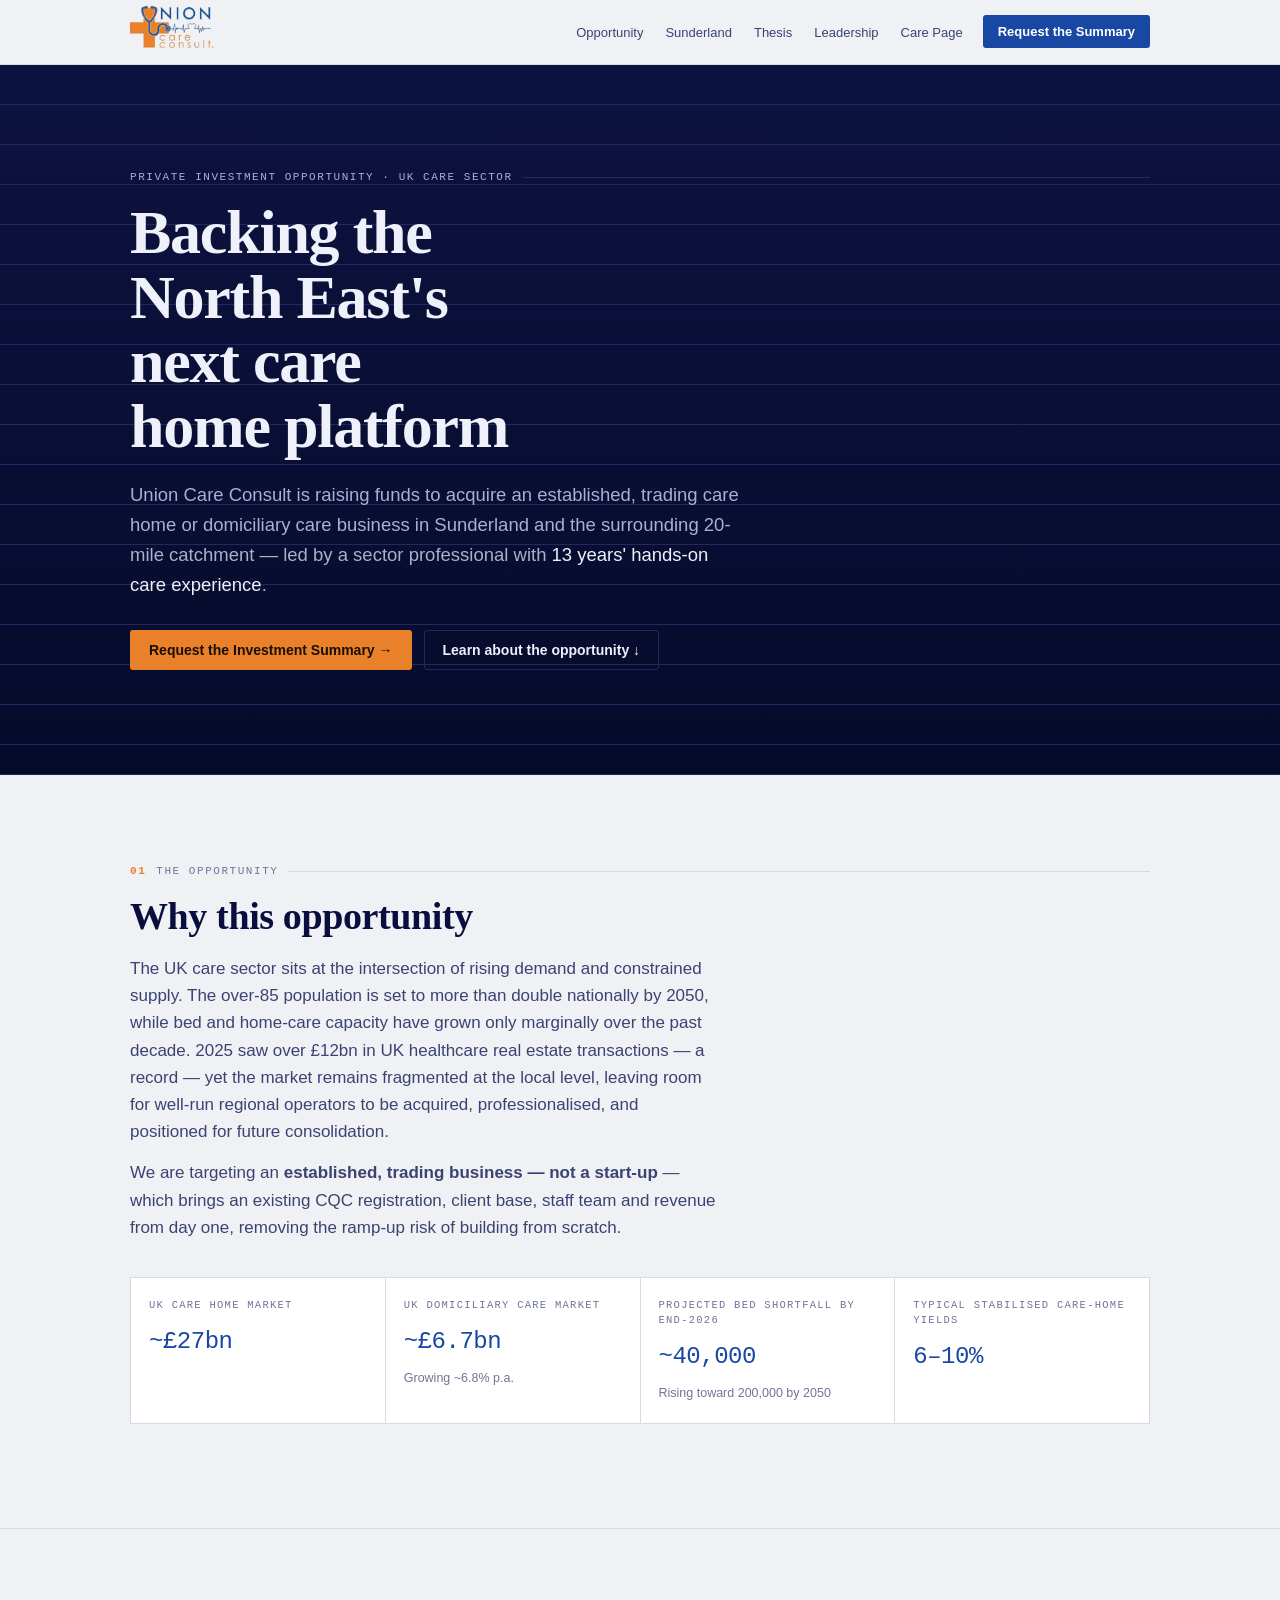
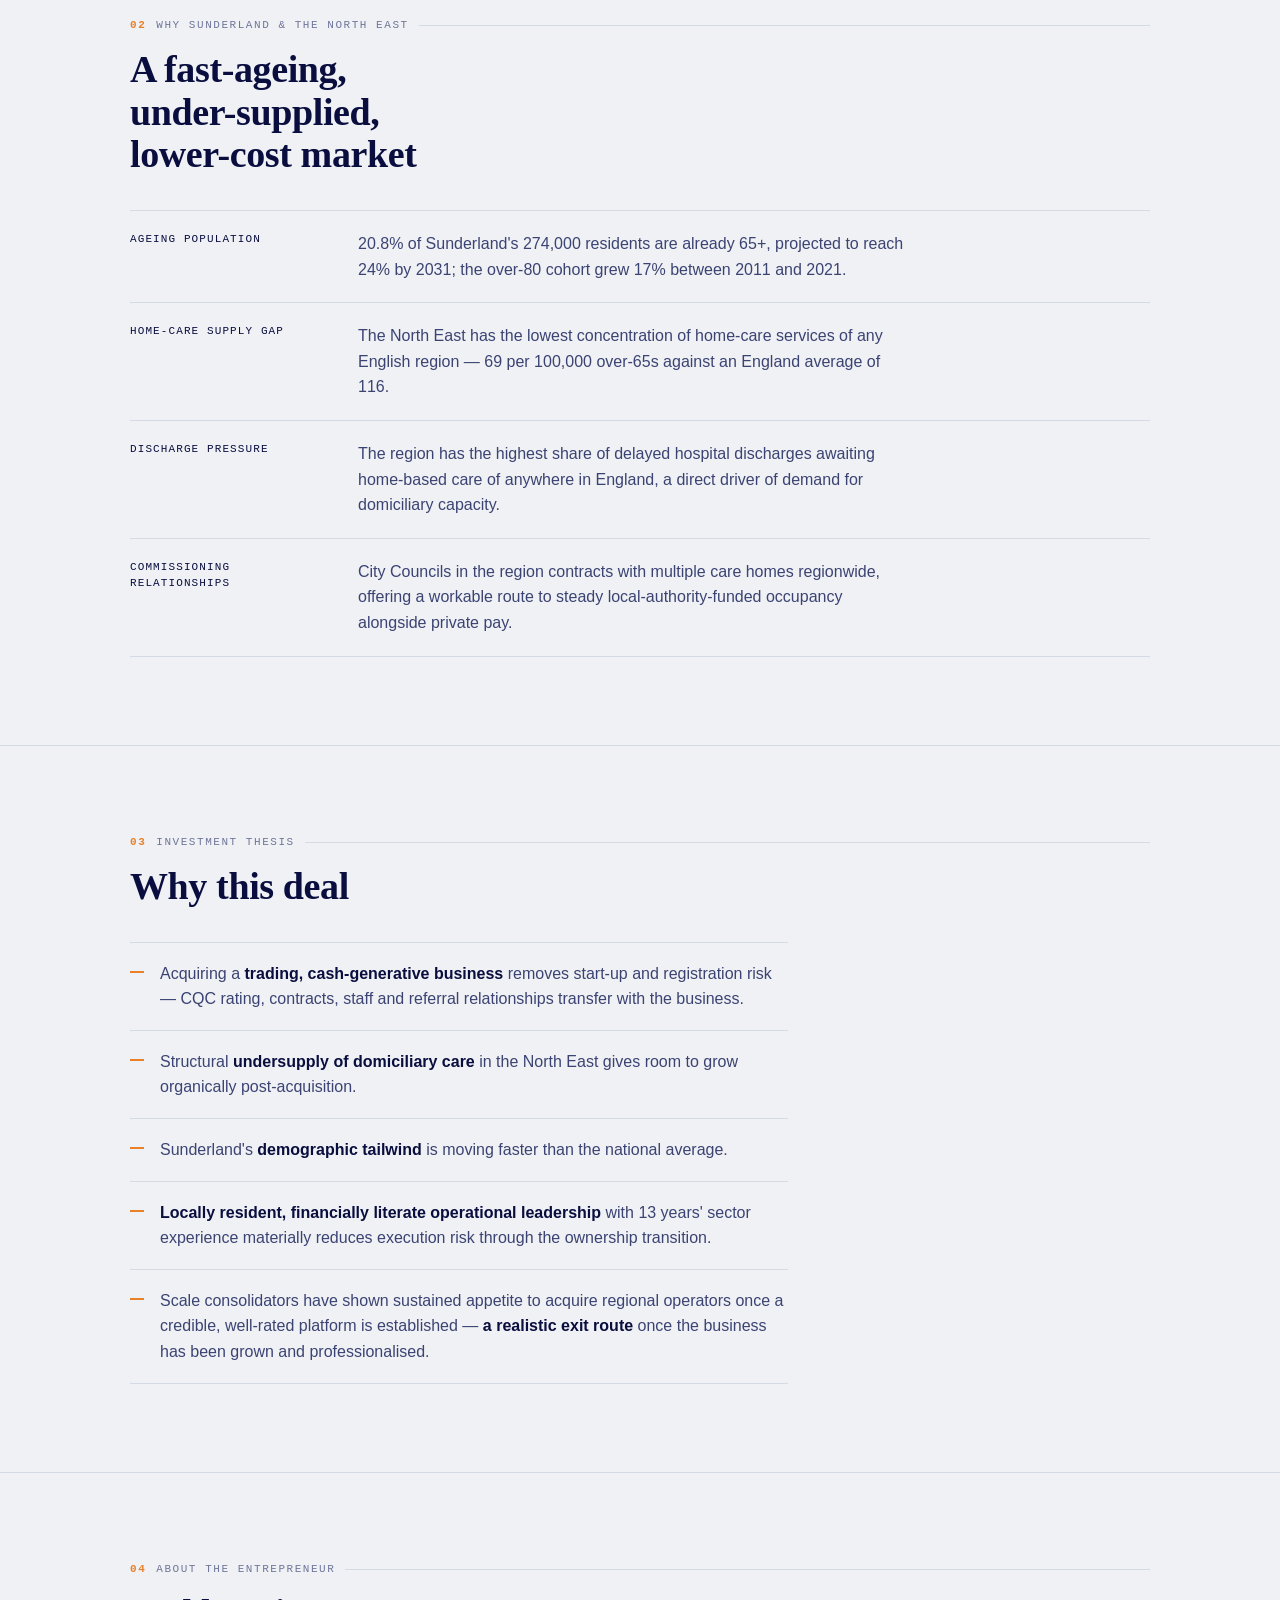
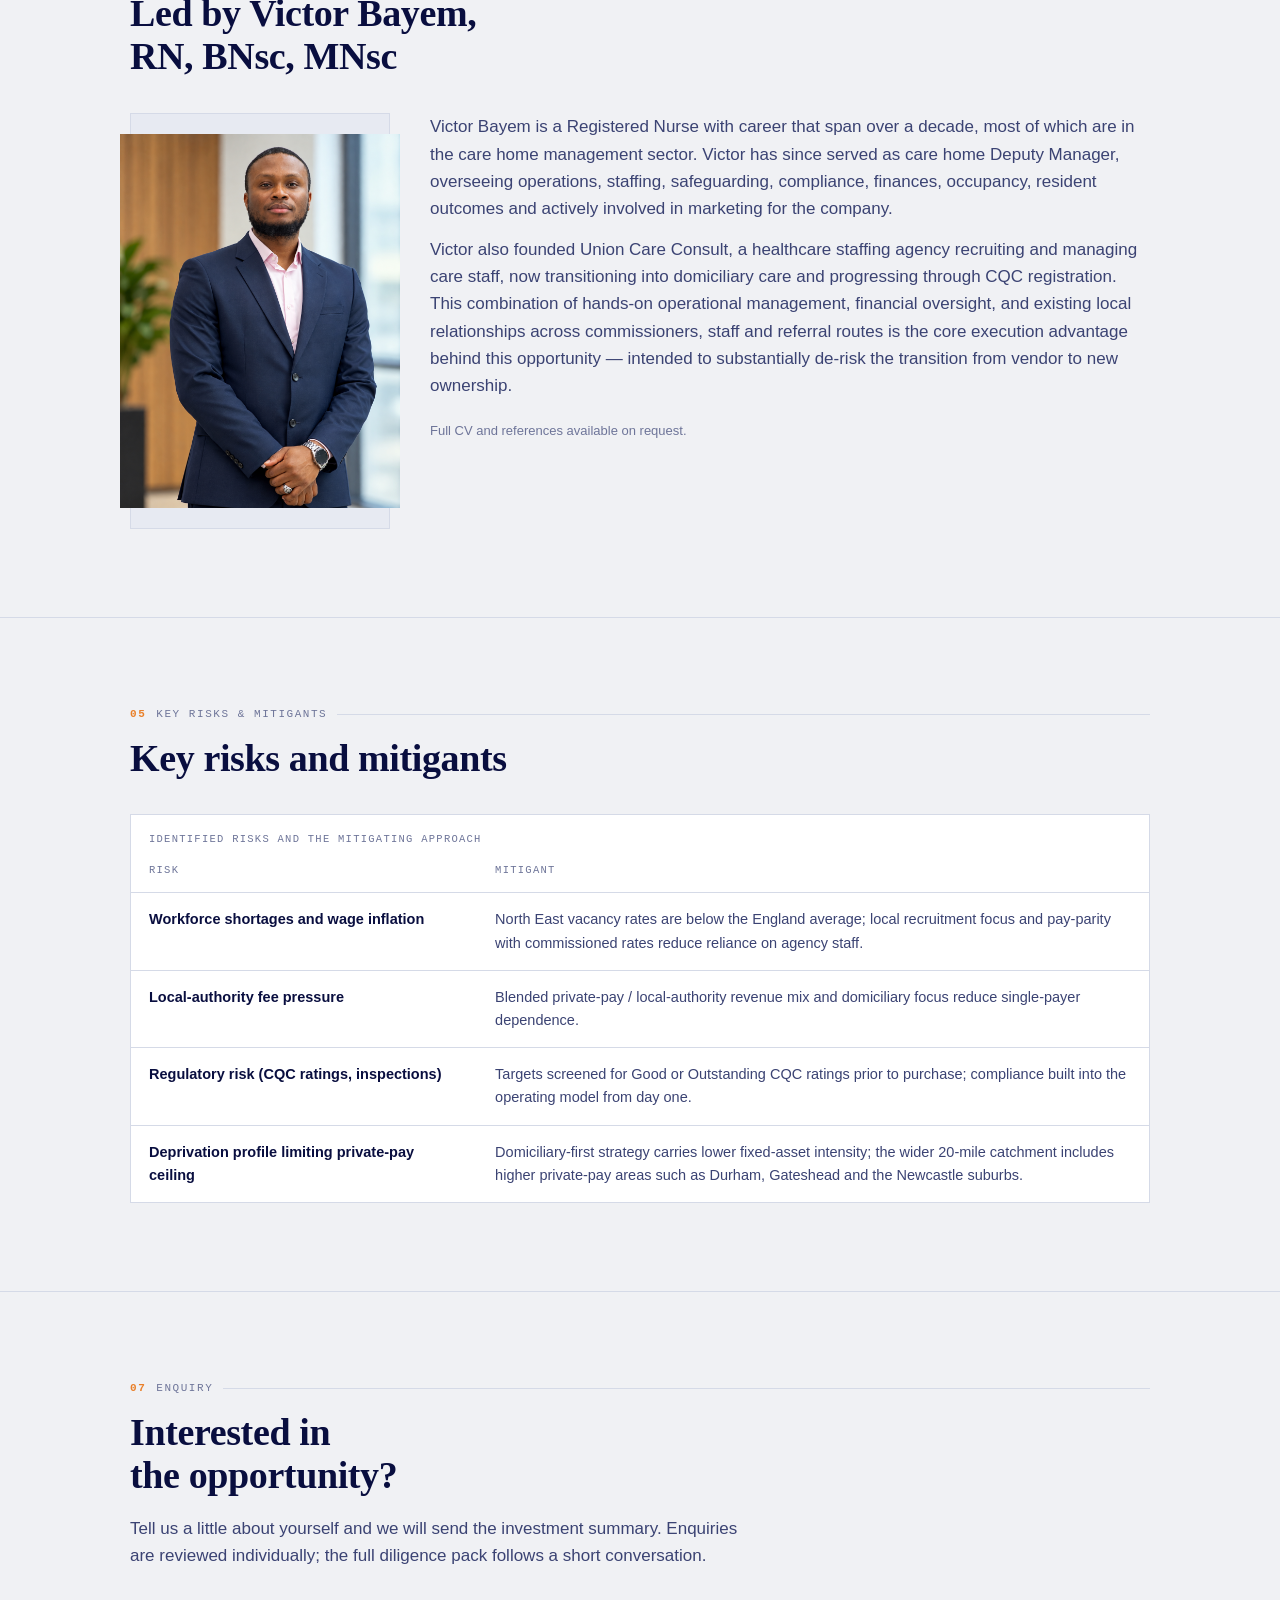
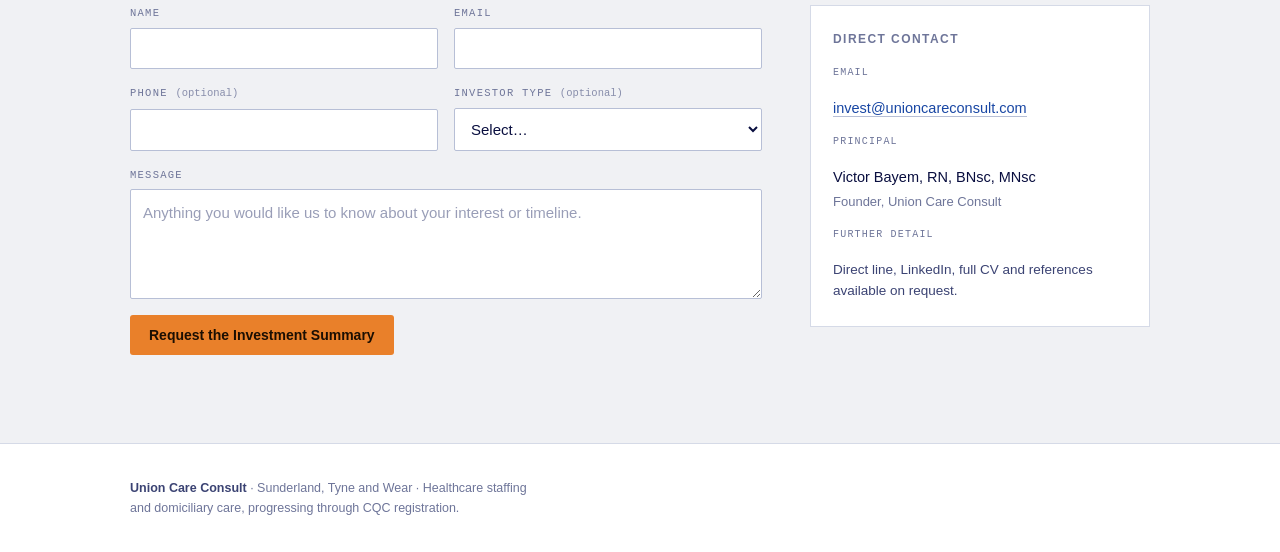
==== index.html @ de2ebe51 "latest" ====
<!doctype html>
<html lang="en">
<head>
<meta charset="utf-8">
<meta name="viewport" content="width=device-width, initial-scale=1, viewport-fit=cover">
<title>Union Care Consult</title>
<link rel="preconnect" href="https://fonts.gstatic.com" crossorigin>
<link rel="stylesheet" href="https://fonts.googleapis.com/css2?family=Comfortaa:wght@300..700&family=Nunito:ital,wght@0,200..1000;1,200..1000&display=swap" rel="stylesheet">
<link href="css/style.css" rel="stylesheet" />
</head>


<header class="nav">
  <div class="wrap nav-in">
    <a href="/"><img src="img/logo.png" height="56" width="auto" alt="logo"></a>
    <ul class="nav-links">
      <li><a href="#opportunity">Opportunity</a></li>
      <li><a href="#market">Sunderland</a></li>
      <li><a href="#thesis">Thesis</a></li>
      <li><a href="#leadership">Leadership</a></li>
      <li><a href="/union.html">Care Page</a></li>
    </ul>
    <a class="btn btn-solid btn-sm enq" href="#enquire">Request the Summary</a>
  </div>
</header>

<main id="top">

  <section class="hero">
    <div class="wrap hero-in">
      <p class="eyebrow">Private investment opportunity · UK care sector</p>
      <h1>Backing the North East's next care home platform</h1>
      <p class="lede">Union Care Consult is raising funds to acquire an established, trading care home or domiciliary care business in Sunderland and the surrounding 20-mile catchment — led by a sector professional with <strong>13 years' hands-on care experience</strong>.</p>
      <div class="hero-actions">
        <a class="btn btn-cta" href="#enquire">Request the Investment Summary →</a>
        <a class="btn btn-ghost" href="#opportunity">Learn about the opportunity ↓</a>
      </div>
    </div>
  </section>

  <section class="section" id="opportunity">
    <div class="wrap">
      <p class="eyebrow"><span class="num">01</span> The opportunity</p>
      <h2>Why this opportunity</h2>
      <div class="prose">
        <p class="lede">The UK care sector sits at the intersection of rising demand and constrained supply. The over-85 population is set to more than double nationally by 2050, while bed and home-care capacity have grown only marginally over the past decade. 2025 saw over £12bn in UK healthcare real estate transactions — a record — yet the market remains fragmented at the local level, leaving room for well-run regional operators to be acquired, professionalised, and positioned for future consolidation.</p>
        <p class="lede">We are targeting an <strong>established, trading business — not a start-up</strong> — which brings an existing CQC registration, client base, staff team and revenue from day one, removing the ramp-up risk of building from scratch.</p>
      </div>
      <dl class="figures">
        <div><dt>UK care home market</dt><dd>~£27bn</dd></div>
        <div><dt>UK domiciliary care market</dt><dd>~£6.7bn<span>Growing ~6.8% p.a.</span></dd></div>
        <div><dt>Projected bed shortfall by end-2026</dt><dd>~40,000<span>Rising toward 200,000 by 2050</span></dd></div>
        <div><dt>Typical stabilised care-home yields</dt><dd>6–10%</dd></div>
      </dl>
    </div>
  </section>

  <section class="section" id="market">
    <div class="wrap">
      <p class="eyebrow"><span class="num">02</span> Why Sunderland &amp; the North East</p>
      <h2>A fast-ageing, under-supplied, lower-cost market</h2>

      <dl class="deflist">
        <div>
          <dt>Ageing population</dt>
          <dd>20.8% of Sunderland's 274,000 residents are already 65+, projected to reach 24% by 2031; the over-80 cohort grew 17% between 2011 and 2021.</dd>
        </div>
        <div>
          <dt>Home-care supply gap</dt>
          <dd>The North East has the lowest concentration of home-care services of any English region — 69 per 100,000 over-65s against an England average of 116.</dd>
        </div>
        <div>
          <dt>Discharge pressure</dt>
          <dd>The region has the highest share of delayed hospital discharges awaiting home-based care of anywhere in England, a direct driver of demand for domiciliary capacity.</dd>
        </div>
        <!-- <div>
          <dt>Lower entry cost base</dt>
          <dd>Average self-funder weekly fees are the lowest in England (~£1,095 residential / ~£1,098 nursing, against £1,300–£1,580 in the South East and London) — paired with correspondingly lower property, staffing and acquisition costs.</dd>
        </div> -->
        <div>
          <dt>Commissioning relationships</dt>
          <dd>City Councils in the region contracts with multiple care homes regionwide, offering a workable route to steady local-authority-funded occupancy alongside private pay.</dd>
        </div>
      </dl>

    </div>
  </section>

  <section class="section" id="thesis">
    <div class="wrap">
      <p class="eyebrow"><span class="num">03</span> Investment thesis</p>
      <h2>Why this deal</h2>
      <ul class="points">
        <li>Acquiring a <strong>trading, cash-generative business</strong> removes start-up and registration risk — CQC rating, contracts, staff and referral relationships transfer with the business.</li>
        <li>Structural <strong>undersupply of domiciliary care</strong> in the North East gives room to grow organically post-acquisition.</li>
        <li>Sunderland's <strong>demographic tailwind</strong> is moving faster than the national average.</li>
        <!-- <li><strong>Entry valuations are materially lower</strong> than the South East: sub-£2m EBITDA domiciliary agencies typically trade at 4.5–6.5× EBITDA, and well-rated care homes at 6–10× EBITDA.</li> -->
        <li><strong>Locally resident, financially literate operational leadership</strong> with 13 years' sector experience materially reduces execution risk through the ownership transition.</li>
        <li>Scale consolidators have shown sustained appetite to acquire regional operators once a credible, well-rated platform is established — <strong>a realistic exit route</strong> once the business has been grown and professionalised.</li>
      </ul>
    </div>
  </section>

  <section class="section" id="leadership">
    <div class="wrap">
      <p class="eyebrow"><span class="num">04</span> About the entrepreneur</p>
      <h2>Led by Victor Bayem, RN, BNsc, MNsc</h2>
      <div class="bio">
        <div class="portrait">
          <img src="img/vc.png" alt="Victor Bayem" width="280"/>
        </div>
        <div>
          <p class="lede" style="margin-top:0">Victor Bayem is a Registered Nurse with career that span over a decade, most of which are in the care home
             management sector. Victor has since served as care home Deputy Manager, overseeing operations, staffing, safeguarding, compliance,
              finances, occupancy, resident outcomes and actively involved in marketing for the company.</p>
          <p class="lede">Victor also founded Union Care Consult, a healthcare staffing agency recruiting and managing care staff, now transitioning into domiciliary care and progressing through CQC registration. This combination of hands-on operational management, financial oversight, and existing local relationships across commissioners, staff and referral routes is the core execution advantage behind this opportunity — intended to substantially de-risk the transition from vendor to new ownership.</p>
          <p class="cta-note" style="margin-top:22px">Full CV and references available on request.</p>
        </div>
      </div>
    </div>
  </section>

  <section class="section" id="risks">
    <div class="wrap">
      <p class="eyebrow"><span class="num">05</span> Key risks &amp; mitigants</p>
      <h2>Key risks and mitigants</h2>
      <div class="tablewrap">
        <table>
          <caption>Identified risks and the mitigating approach</caption>
          <thead>
            <tr><th scope="col">Risk</th><th scope="col">Mitigant</th></tr>
          </thead>
          <tbody>
            <tr>
              <th scope="row">Workforce shortages and wage inflation</th>
              <td>North East vacancy rates are below the England average; local recruitment focus and pay-parity with commissioned rates reduce reliance on agency staff.</td>
            </tr>
            <tr>
              <th scope="row">Local-authority fee pressure</th>
              <td>Blended private-pay / local-authority revenue mix and domiciliary focus reduce single-payer dependence.</td>
            </tr>
            <tr>
              <th scope="row">Regulatory risk (CQC ratings, inspections)</th>
              <td>Targets screened for Good or Outstanding CQC ratings prior to purchase; compliance built into the operating model from day one.</td>
            </tr>
            <tr>
              <th scope="row">Deprivation profile limiting private-pay ceiling</th>
              <td>Domiciliary-first strategy carries lower fixed-asset intensity; the wider 20-mile catchment includes higher private-pay areas such as Durham, Gateshead and the Newcastle suburbs.</td>
            </tr>
          </tbody>
        </table>
      </div>
    </div>
  </section>


  <section class="section" id="enquire">
    <div class="wrap">
      <p class="eyebrow"><span class="num">07</span> Enquiry</p>
      <h2>Interested in the opportunity?</h2>
      <p class="lede prose">Tell us a little about yourself and we will send the investment summary. Enquiries are reviewed individually; the full diligence pack follows a short conversation.</p>

      <div class="enquiry">
        <div>
          <form id="enquiry-form" novalidate>
            <div class="row2">
              <div class="field">
                <label for="f-name">Name</label>
                <input id="f-name" name="name" type="text" autocomplete="name" required>
              </div>
              <div class="field">
                <label for="f-email">Email</label>
                <input id="f-email" name="email" type="email" autocomplete="email" required>
              </div>
            </div>
            <div class="row2">
              <div class="field">
                <label for="f-phone">Phone <span class="opt">(optional)</span></label>
                <input id="f-phone" name="phone" type="tel" autocomplete="tel">
              </div>
              <div class="field">
                <label for="f-type">Investor type <span class="opt">(optional)</span></label>
                <select id="f-type" name="investorType">
                  <option value="">Select…</option>
                  <option>Individual</option>
                  <option>Family office</option>
                  <option>Fund / institution</option>
                  <option>Other</option>
                </select>
              </div>
            </div>
            <div class="field">
              <label for="f-message">Message</label>
              <textarea id="f-message" name="message" placeholder="Anything you would like us to know about your interest or timeline."></textarea>
            </div>
            <p class="err" id="form-error" hidden></p>
            <div>
              <button class="btn btn-cta" type="submit">Request the Investment Summary</button>
            </div>
          </form>

          <div class="confirm" id="enquiry-confirm" hidden>
            <h3>Your enquiry is ready to send</h3>
            <p>We have opened a pre-filled email to Union Care Consult in your mail application. If nothing opened, copy the details below and send them to <a id="confirm-email" href="#">the enquiry address</a>.</p>
            <p id="confirm-summary" class="mono" style="font-size:12.5px;white-space:pre-wrap;color:var(--ink-3)"></p>
          </div>
        </div>

        <aside class="contact-card">
          <h3>Direct contact</h3>
          <dl>
            <dt>Email</dt>
            <dd><a id="contact-email" href="mailto:invest@unioncareconsult.com">care@unioncareconsult.com</a></dd>
            <dt>Principal</dt>
            <dd>Victor Bayem, RN, BNsc, MNsc<br><span style="color:var(--ink-3);font-size:13px">Founder, Union Care Consult</span></dd>
            <dt>Further detail</dt>
            <dd style="font-size:13.5px;color:var(--ink-2)">Direct line, LinkedIn, full CV and references available on request.</dd>
          </dl>
        </aside>
      </div>
    </div>
  </section>
</main>

<footer>
  <div class="wrap foot">
    <p href="union.html"><strong style="color:var(--ink-2)">Union Care Consult</strong> · Sunderland, Tyne and Wear · Healthcare staffing and domiciliary care, progressing through CQC registration.</p>
  </div>
</footer>

<script>
  (function () {
    var ENQUIRY_EMAIL = "invest@unioncareconsult.com"; /* REPLACE with Victor's preferred enquiry address */

    var form = document.getElementById("enquiry-form");
    var confirmPanel = document.getElementById("enquiry-confirm");
    var errEl = document.getElementById("form-error");
    var link = document.getElementById("contact-email");
    if (link) { link.textContent = ENQUIRY_EMAIL; link.href = "mailto:" + ENQUIRY_EMAIL; }

    if (!form) return;
    var fields = {
      name: document.getElementById("f-name"),
      email: document.getElementById("f-email"),
      phone: document.getElementById("f-phone"),
      type: document.getElementById("f-type"),
      message: document.getElementById("f-message")
    };

    form.addEventListener("submit", function (e) {
      e.preventDefault();
      var name = fields.name.value.trim();
      var email = fields.email.value.trim();
      var phone = fields.phone.value.trim();
      var type = fields.type.value;
      var message = fields.message.value.trim();

      if (!name) { fail("Please add your name so we know who to reply to."); fields.name.focus(); return; }
      if (!/^[^\s@]+@[^\s@]+\.[^\s@]+$/.test(email)) { fail("Please enter an email address we can send the summary to."); fields.email.focus(); return; }
      errEl.hidden = true;

      var lines = [
        "Name: " + name,
        "Email: " + email,
        phone ? "Phone: " + phone : null,
        type ? "Investor type: " + type : null,
        "",
        message || "(No message)"
      ].filter(function (l) { return l !== null; });
      var body = lines.join("\n");

      var summary = document.getElementById("confirm-summary");
      if (summary) summary.textContent = body;
      var cLink = document.getElementById("confirm-email");
      if (cLink) { cLink.textContent = ENQUIRY_EMAIL; cLink.href = "mailto:" + ENQUIRY_EMAIL; }

      form.hidden = true;
      confirmPanel.hidden = false;
      confirmPanel.scrollIntoView({ block: "center" });

      window.location.href = "mailto:" + ENQUIRY_EMAIL +
        "?subject=" + encodeURIComponent("Investment summary request — " + name) +
        "&body=" + encodeURIComponent(body);
    });

    function fail(msg) { errEl.textContent = msg; errEl.hidden = false; }
  })();
</script>
---- css/style.css ----
:root{
    --ground:#F0F1F4;
    --surface:#FFFFFF;
    --surface-2:#E7EAF2;
    --ink:#090E3F;
    --ink-2:#3B4373;
    --ink-3:#6E7599;
    --rule:#D5DAE7;
    --rule-strong:#B7BFD6;
    --primary:#1947A4;
    --primary-soft:#E5EBF7;
    --accent:#E9802A;
    --data-base:#1947A4;
    --data-focus:#C4671A;
    --track:#DDE1EC;
    --deep:#060A2A;
    --deep-2:#0D1340;
    --on-deep:#EEF0FA;
    --on-deep-2:#A8B0D2;
    --on-deep-rule:#212963;
    --btn-bg:#1947A4;
    --btn-bg-hover:#123680;
    --btn-ink:#FFFFFF;
    --cta-bg:#E9802A;
    --cta-bg-hover:#F59247;
    --cta-ink:#1B0E02;
    --shadow:0 1px 2px rgba(9,14,63,.06), 0 8px 24px -12px rgba(9,14,63,.18);
  }
  @media (prefers-color-scheme: dark){
    :root:not([data-theme="light"]){
      --ground:#080C22;
      --surface:#0F1436;
      --surface-2:#161C46;
      --ink:#E9ECF8;
      --ink-2:#B3BAD8;
      --ink-3:#848CAF;
      --rule:#232A58;
      --rule-strong:#333C72;
      --primary:#7AA3EA;
      --primary-soft:#182150;
      --accent:#F2954A;
      --data-base:#6E9BE8;
      --data-focus:#F2954A;
      --track:#1B2250;
      --deep:#05081E;
      --deep-2:#0A0F34;
      --on-deep:#EEF0FA;
      --on-deep-2:#A8B0D2;
      --on-deep-rule:#1D2454;
      --btn-bg:#3A6FD0;
      --btn-bg-hover:#5183DE;
      --btn-ink:#FFFFFF;
      --shadow:0 1px 2px rgba(0,0,0,.4), 0 8px 24px -12px rgba(0,0,0,.6);
    }
  }
  :root[data-theme="dark"]{
    --ground:#080C22;
    --surface:#0F1436;
    --surface-2:#161C46;
    --ink:#E9ECF8;
    --ink-2:#B3BAD8;
    --ink-3:#848CAF;
    --rule:#232A58;
    --rule-strong:#333C72;
    --primary:#7AA3EA;
    --primary-soft:#182150;
    --accent:#F2954A;
    --data-base:#6E9BE8;
    --data-focus:#F2954A;
    --track:#1B2250;
    --deep:#05081E;
    --deep-2:#0A0F34;
    --on-deep:#EEF0FA;
    --on-deep-2:#A8B0D2;
    --on-deep-rule:#1D2454;
    --btn-bg:#3A6FD0;
    --btn-bg-hover:#5183DE;
    --btn-ink:#FFFFFF;
    --shadow:0 1px 2px rgba(0,0,0,.4), 0 8px 24px -12px rgba(0,0,0,.6);
  }

  *,*::before,*::after{box-sizing:border-box}
  html{scroll-behavior:smooth}
  body{
    margin:0;
    background:var(--ground);
    color:var(--ink);
    font-family:"Manrope","Segoe UI",Helvetica,Arial,sans-serif;
    font-size:16px;
    line-height:1.6;
    -webkit-font-smoothing:antialiased;
  }
  @media (prefers-reduced-motion: reduce){
    html{scroll-behavior:auto}
    *{animation-duration:.01ms !important;transition-duration:.01ms !important}
  }
  h1,h2,h3{font-family:"Cormorant Garamond",Georgia,"Times New Roman",serif;font-weight:600;text-wrap:balance;margin:0;letter-spacing:-.01em}
  p{margin:0}
  a{color:var(--primary)}
  :where(a,button,input,select,textarea):focus-visible{
    outline:2px solid var(--accent);outline-offset:2px;border-radius:2px;
  }

  .wrap{width:100%;max-width:1060px;margin-inline:auto;padding-inline:20px}
  .prose{max-width:66ch}
  .mono{font-family:"Source Code Pro",ui-monospace,SFMono-Regular,Menlo,monospace}
  .eyebrow{
    font-family:"Source Code Pro",ui-monospace,monospace;
    font-size:11px;letter-spacing:.14em;text-transform:uppercase;
    color:var(--ink-3);display:flex;align-items:center;gap:10px;margin:0 0 14px;
  }
  .eyebrow::after{content:"";height:1px;flex:1;background:var(--rule)}
  .num{color:var(--accent);font-weight:600}

  /* ---------- nav ---------- */
  .nav{
    position:sticky;top:env(safe-area-inset-top,0px);z-index:40;
    background:color-mix(in srgb, var(--ground) 88%, transparent);
    backdrop-filter:saturate(140%) blur(10px);
    border-bottom:1px solid var(--rule);
  }
  .nav-in{display:flex;align-items:center;gap:20px;min-height:60px}
  .mark{display:flex;align-items:center;gap:10px;text-decoration:none;color:var(--ink);margin-right:auto}
  .mark-badge{
    width:28px;height:28px;flex:none;border-radius:3px;background:var(--primary);
    display:grid;place-items:center;color:#fff;font-family:"Source Code Pro",monospace;
    font-size:12px;font-weight:600;letter-spacing:-.02em;
  }
  .mark-name{font-family:"Manrope",sans-serif;font-size:13px;font-weight:700;letter-spacing:.1em;text-transform:uppercase;line-height:1.1}
  .mark-sub{display:block;font-family:"Source Code Pro",monospace;font-size:9.5px;letter-spacing:.12em;color:var(--ink-3);font-weight:400}
  .nav-links{display:flex;gap:22px;list-style:none;margin-left:auto;padding:0}
  .nav-links a{
    font-size:13px;color:var(--ink-2);text-decoration:none;
    padding-block:4px;border-bottom:1px solid transparent;
  }
  .nav-links a:hover{color:var(--ink);border-bottom-color:var(--accent)}
  @media (max-width:880px){.nav-links{display:none}}

  .btn{
    display:inline-flex;align-items:center;gap:8px;justify-content:center;
    font-family:"Manrope",sans-serif;font-size:14px;font-weight:700;line-height:1;
    padding:12px 18px;border-radius:3px;border:1px solid transparent;
    text-decoration:none;cursor:pointer;transition:background-color .15s ease,color .15s ease;
  }
  .btn-cta{background:var(--cta-bg);color:var(--cta-ink)}
  .btn-cta:hover{background:var(--cta-bg-hover)}
  .btn-solid{background:var(--btn-bg);color:var(--btn-ink)}
  .btn-solid:hover{background:var(--btn-bg-hover)}
  .btn-ghost{background:transparent;color:var(--on-deep);border-color:var(--on-deep-rule)}
  .btn-ghost:hover{border-color:var(--on-deep-2)}
  .btn-sm{padding:9px 14px;font-size:13px}

  /* ---------- hero ---------- */
  .hero{
    background:
      repeating-linear-gradient(to bottom, transparent 0 39px, var(--on-deep-rule) 39px 40px),
      linear-gradient(180deg, var(--deep-2), var(--deep));
    color:var(--on-deep);
    border-bottom:1px solid var(--on-deep-rule);
  }
  .hero-in{padding-block:clamp(56px,9vw,104px)}
  .hero .eyebrow{color:var(--on-deep-2)}
  .hero .eyebrow::after{background:var(--on-deep-rule)}
  .hero h1{
    font-size:clamp(34px,6.2vw,62px);line-height:1.04;letter-spacing:-.02em;
    max-width:15ch;margin-bottom:22px;color:var(--on-deep);
  }
  .hero p.lede{color:var(--on-deep-2);font-size:clamp(16px,1.7vw,18.5px);max-width:60ch;line-height:1.62}
  .hero p.lede strong{color:var(--on-deep);font-weight:500}
  .hero-actions{display:flex;flex-wrap:wrap;gap:12px;margin-top:30px}
  .hero-figures{
    display:grid;grid-template-columns:repeat(4,1fr);
    margin-top:clamp(40px,6vw,60px);border-top:1px solid var(--on-deep-rule);
  }
  .hero-figures div{padding:20px 18px 0 0;border-right:1px solid var(--on-deep-rule)}
  .hero-figures div:last-child{border-right:0}
  .hero-figures dt{
    font-family:"Source Code Pro",monospace;font-size:10.5px;letter-spacing:.13em;
    text-transform:uppercase;color:var(--on-deep-2);margin-bottom:8px;
  }
  .hero-figures dd{
    margin:0;font-family:"Source Code Pro",monospace;font-weight:500;
    font-size:clamp(19px,2.6vw,27px);letter-spacing:-.02em;color:var(--on-deep);
    font-variant-numeric:tabular-nums;
  }
  @media (max-width:720px){
    .hero-figures{grid-template-columns:repeat(2,1fr)}
    .hero-figures div:nth-child(2){border-right:0}
    .hero-figures div:nth-child(3),.hero-figures div:nth-child(4){border-top:1px solid var(--on-deep-rule);margin-top:18px}
  }

  /* ---------- sections ---------- */
  .section{padding-block:clamp(52px,7.5vw,88px);scroll-margin-top:76px}
  .section + .section{border-top:1px solid var(--rule)}
  .section h2{font-size:clamp(26px,3.7vw,38px);line-height:1.12;max-width:20ch}
  .section .lede{color:var(--ink-2);margin-top:18px;font-size:17px}
  .section .lede + .lede{margin-top:14px}

  .figures{
    display:grid;gap:1px;background:var(--rule);border:1px solid var(--rule);
    grid-template-columns:repeat(4,1fr);margin-top:36px;
  }
  .figures div{background:var(--surface);padding:20px 18px}
  .figures dt{font-family:"Source Code Pro",monospace;font-size:10.5px;letter-spacing:.12em;text-transform:uppercase;color:var(--ink-3);margin-bottom:10px;line-height:1.45}
  .figures dd{margin:0;font-family:"Source Code Pro",monospace;font-size:24px;font-weight:500;letter-spacing:-.02em;color:var(--primary);font-variant-numeric:tabular-nums}
  .figures dd span{display:block;font-family:"Manrope",sans-serif;font-size:12.5px;font-weight:400;color:var(--ink-3);letter-spacing:0;margin-top:6px}
  @media (max-width:860px){.figures{grid-template-columns:repeat(2,1fr)}.enq{margin-left:auto}}
  @media (max-width:460px){.figures{grid-template-columns:1fr}}

  /* definition list with mono lead-in */
  .deflist{margin:34px 0 0;display:grid;gap:0}
  .deflist > div{
    display:grid;grid-template-columns:200px 1fr;gap:28px;
    padding-block:20px;border-top:1px solid var(--rule);
  }
  .deflist > div:last-child{border-bottom:1px solid var(--rule)}
  .deflist dt{
    font-family:"Source Code Pro",monospace;font-size:11px;letter-spacing:.1em;
    text-transform:uppercase;color:var(--ink);font-weight:500;line-height:1.5;
  }
  .deflist dd{margin:0;color:var(--ink-2);max-width:62ch}
  @media (max-width:720px){
    .deflist > div{grid-template-columns:1fr;gap:8px}
  }

  .points{list-style:none;margin:34px 0 0;padding:0}
  .points li{
    padding:18px 0 18px 30px;border-top:1px solid var(--rule);
    color:var(--ink-2);max-width:74ch;position:relative;
  }
  .points li:last-child{border-bottom:1px solid var(--rule)}
  .points li::before{
    content:"";position:absolute;left:0;top:28px;width:14px;height:2px;background:var(--accent);
  }
  .points li strong{color:var(--ink);font-weight:600}

  /* ---------- charts ---------- */
  .charts{display:grid;grid-template-columns:1fr 1fr;gap:20px;margin-top:40px}
  @media (max-width:800px){.charts{grid-template-columns:1fr}}
  .chart{background:var(--surface);border:1px solid var(--rule);padding:22px 20px 18px}
  .chart h3{
    font-family:"Manrope",sans-serif;font-size:13.5px;font-weight:700;
    letter-spacing:-.005em;line-height:1.4;margin-bottom:4px;color:var(--ink);
  }
  .chart .unit{
    font-family:"Source Code Pro",monospace;font-size:10.5px;letter-spacing:.1em;
    text-transform:uppercase;color:var(--ink-3);
  }
  .chart svg{display:block;width:100%;height:auto;max-width:100%;margin-top:18px}
  .c-cat{font-family:"Source Code Pro",monospace;font-size:10.5px;letter-spacing:.09em;text-transform:uppercase;fill:var(--ink-3)}
  .c-val{font-family:"Source Code Pro",monospace;font-size:13px;font-weight:500;fill:var(--ink)}
  .c-tick{font-family:"Source Code Pro",monospace;font-size:9.5px;fill:var(--ink-3)}
  .c-track{fill:var(--track)}
  .c-base{fill:var(--data-base)}
  .c-focus{fill:var(--data-focus)}
  .c-axis{stroke:var(--rule-strong);stroke-width:1}
  .chart figcaption{margin-top:14px;font-size:12px;color:var(--ink-3);line-height:1.5}
  .legend{display:flex;gap:16px;flex-wrap:wrap;margin-top:14px;font-size:11.5px;color:var(--ink-2)}
  .legend span{display:inline-flex;align-items:center;gap:7px}
  .swatch{width:11px;height:11px;border-radius:2px;flex:none}
  .sw-focus{background:var(--data-focus)}
  .sw-base{background:var(--data-base)}

  /* ---------- tables ---------- */
  .tablewrap{overflow-x:auto;margin-top:34px;border:1px solid var(--rule);background:var(--surface)}
  table{border-collapse:collapse;width:100%;min-width:560px;font-size:14.5px}
  caption{text-align:left;padding:16px 18px 0;font-family:"Source Code Pro",monospace;font-size:10.5px;letter-spacing:.12em;text-transform:uppercase;color:var(--ink-3)}
  th,td{text-align:left;padding:15px 18px;vertical-align:top;border-top:1px solid var(--rule)}
  thead th{
    border-top:0;font-family:"Source Code Pro",monospace;font-size:10.5px;letter-spacing:.12em;
    text-transform:uppercase;color:var(--ink-3);font-weight:500;padding-block:14px;
  }
  tbody th{font-weight:600;color:var(--ink);width:34%}
  td{color:var(--ink-2)}
  td.figure{font-family:"Source Code Pro",monospace;font-variant-numeric:tabular-nums;color:var(--ink);white-space:nowrap}
  .alloc{display:flex;align-items:center;gap:10px;font-family:"Source Code Pro",monospace;font-variant-numeric:tabular-nums;color:var(--ink)}
  .alloc-bar{flex:none;width:70px;height:8px;background:var(--track);border-radius:1px;overflow:hidden}
  .alloc-bar i{display:block;height:100%;background:var(--data-base)}
  tfoot td,tfoot th{border-top:1px solid var(--rule-strong);font-weight:600;color:var(--ink)}

  /* ---------- bio ---------- */
  .bio{display:grid;grid-template-columns:260px 1fr;gap:40px;margin-top:36px;align-items:start}
  @media (max-width:760px){.bio{grid-template-columns:1fr;gap:26px}}
  .portrait{
    aspect-ratio:4/5;max-width:100%;background:var(--surface-2);border:1px solid var(--rule);
    display:grid;place-content:center;gap:8px;text-align:center;padding:20px;
  }
  .portrait span{font-family:"Source Code Pro",monospace;font-size:10.5px;letter-spacing:.12em;text-transform:uppercase;color:var(--ink-3);line-height:1.6}
  .credentials{list-style:none;margin:24px 0 0;padding:0;display:flex;flex-wrap:wrap;gap:8px}
  .credentials li{
    font-family:"Source Code Pro",monospace;font-size:11px;letter-spacing:.06em;
    border:1px solid var(--rule);padding:6px 10px;color:var(--ink-2);background:var(--surface);
  }

  /* ---------- raise / cta ---------- */
  .raise-head{
    display:flex;flex-wrap:wrap;gap:0;margin-top:34px;
    border:1px solid var(--rule);background:var(--surface);
  }
  .raise-head div{flex:1 1 180px;padding:22px 20px;border-right:1px solid var(--rule)}
  .raise-head div:last-child{border-right:0}
  .raise-head dt{font-family:"Source Code Pro",monospace;font-size:10.5px;letter-spacing:.12em;text-transform:uppercase;color:var(--ink-3);margin-bottom:8px}
  .raise-head dd{margin:0;font-family:"Source Code Pro",monospace;font-size:26px;font-weight:500;letter-spacing:-.02em;color:var(--ink);font-variant-numeric:tabular-nums}
  .raise-head div:first-child dd{color:var(--accent)}
  @media (max-width:700px){
    .raise-head div{border-right:0;border-bottom:1px solid var(--rule)}
    .raise-head div:last-child{border-bottom:0}
  }

  .steps{list-style:none;counter-reset:s;margin:20px 0 0;padding:0}
  .steps li{
    counter-increment:s;position:relative;padding:14px 0 14px 42px;
    border-top:1px solid var(--rule);color:var(--ink-2);max-width:70ch;
  }
  .steps li:last-child{border-bottom:1px solid var(--rule)}
  .steps li::before{
    content:counter(s,decimal-leading-zero);position:absolute;left:0;top:15px;
    font-family:"Source Code Pro",monospace;font-size:11px;color:var(--primary);font-weight:600;
  }

  .disclaimer{
    margin-top:26px;border:1px solid var(--rule-strong);border-left:3px solid var(--accent);
    background:var(--surface);padding:18px 20px;max-width:78ch;
  }
  .disclaimer p{font-size:13px;line-height:1.65;color:var(--ink-2);font-style:italic}
  .disclaimer .tag{
    display:block;font-style:normal;font-family:"Source Code Pro",monospace;font-size:10px;
    letter-spacing:.13em;text-transform:uppercase;color:var(--ink-3);margin-bottom:10px;
  }

  .cta-row{display:flex;flex-wrap:wrap;gap:12px;align-items:center;margin-top:34px}
  .cta-note{font-size:13px;color:var(--ink-3);max-width:40ch}

  /* ---------- form ---------- */
  .enquiry{display:grid;grid-template-columns:1fr 340px;gap:48px;margin-top:36px;align-items:start}
  @media (max-width:860px){.enquiry{grid-template-columns:1fr;gap:32px}}
  form{display:grid;gap:16px}
  .field{display:grid;gap:6px}
  .row2{display:grid;grid-template-columns:1fr 1fr;gap:16px}
  @media (max-width:520px){.row2{grid-template-columns:1fr}}
  label{font-family:"Source Code Pro",monospace;font-size:10.5px;letter-spacing:.12em;text-transform:uppercase;color:var(--ink-3)}
  label .opt{text-transform:none;letter-spacing:0;color:var(--ink-3);opacity:.8}
  input,select,textarea{
    font-family:"Manrope",sans-serif;font-size:15px;color:var(--ink);
    background:var(--surface);border:1px solid var(--rule-strong);border-radius:2px;
    padding:11px 12px;width:100%;
  }
  textarea{resize:vertical;min-height:110px;line-height:1.55}
  input::placeholder,textarea::placeholder{color:var(--ink-3);opacity:.7}
  .err{font-size:12px;color:var(--data-focus);font-weight:500}
  .contact-card{background:var(--surface);border:1px solid var(--rule);padding:24px 22px}
  .contact-card h3{font-family:"Manrope",sans-serif;font-size:12px;font-weight:700;letter-spacing:.12em;text-transform:uppercase;color:var(--ink-3);margin-bottom:16px}
  .contact-card dl{margin:0;display:grid;gap:14px}
  .contact-card dt{font-family:"Source Code Pro",monospace;font-size:10px;letter-spacing:.12em;text-transform:uppercase;color:var(--ink-3)}
  .contact-card dd{margin:2px 0 0;font-size:14.5px;color:var(--ink)}
  .contact-card dd a{color:var(--primary);text-decoration:none;border-bottom:1px solid var(--rule-strong)}
  .contact-card dd a:hover{border-bottom-color:var(--accent)}
  .confirm{border:1px solid var(--rule-strong);border-left:3px solid var(--primary);background:var(--surface);padding:22px}
  .confirm h3{font-family:"Manrope",sans-serif;font-size:16px;font-weight:700;margin-bottom:10px}
  .confirm p{font-size:14px;color:var(--ink-2)}
  .confirm p + p{margin-top:10px}

  footer{border-top:1px solid var(--rule);background:var(--surface);padding-block:34px;margin-top:0}
  .foot{display:flex;flex-wrap:wrap;gap:20px;align-items:baseline;justify-content:space-between}
  .foot p{font-size:12.5px;color:var(--ink-3);max-width:58ch;line-height:1.6}
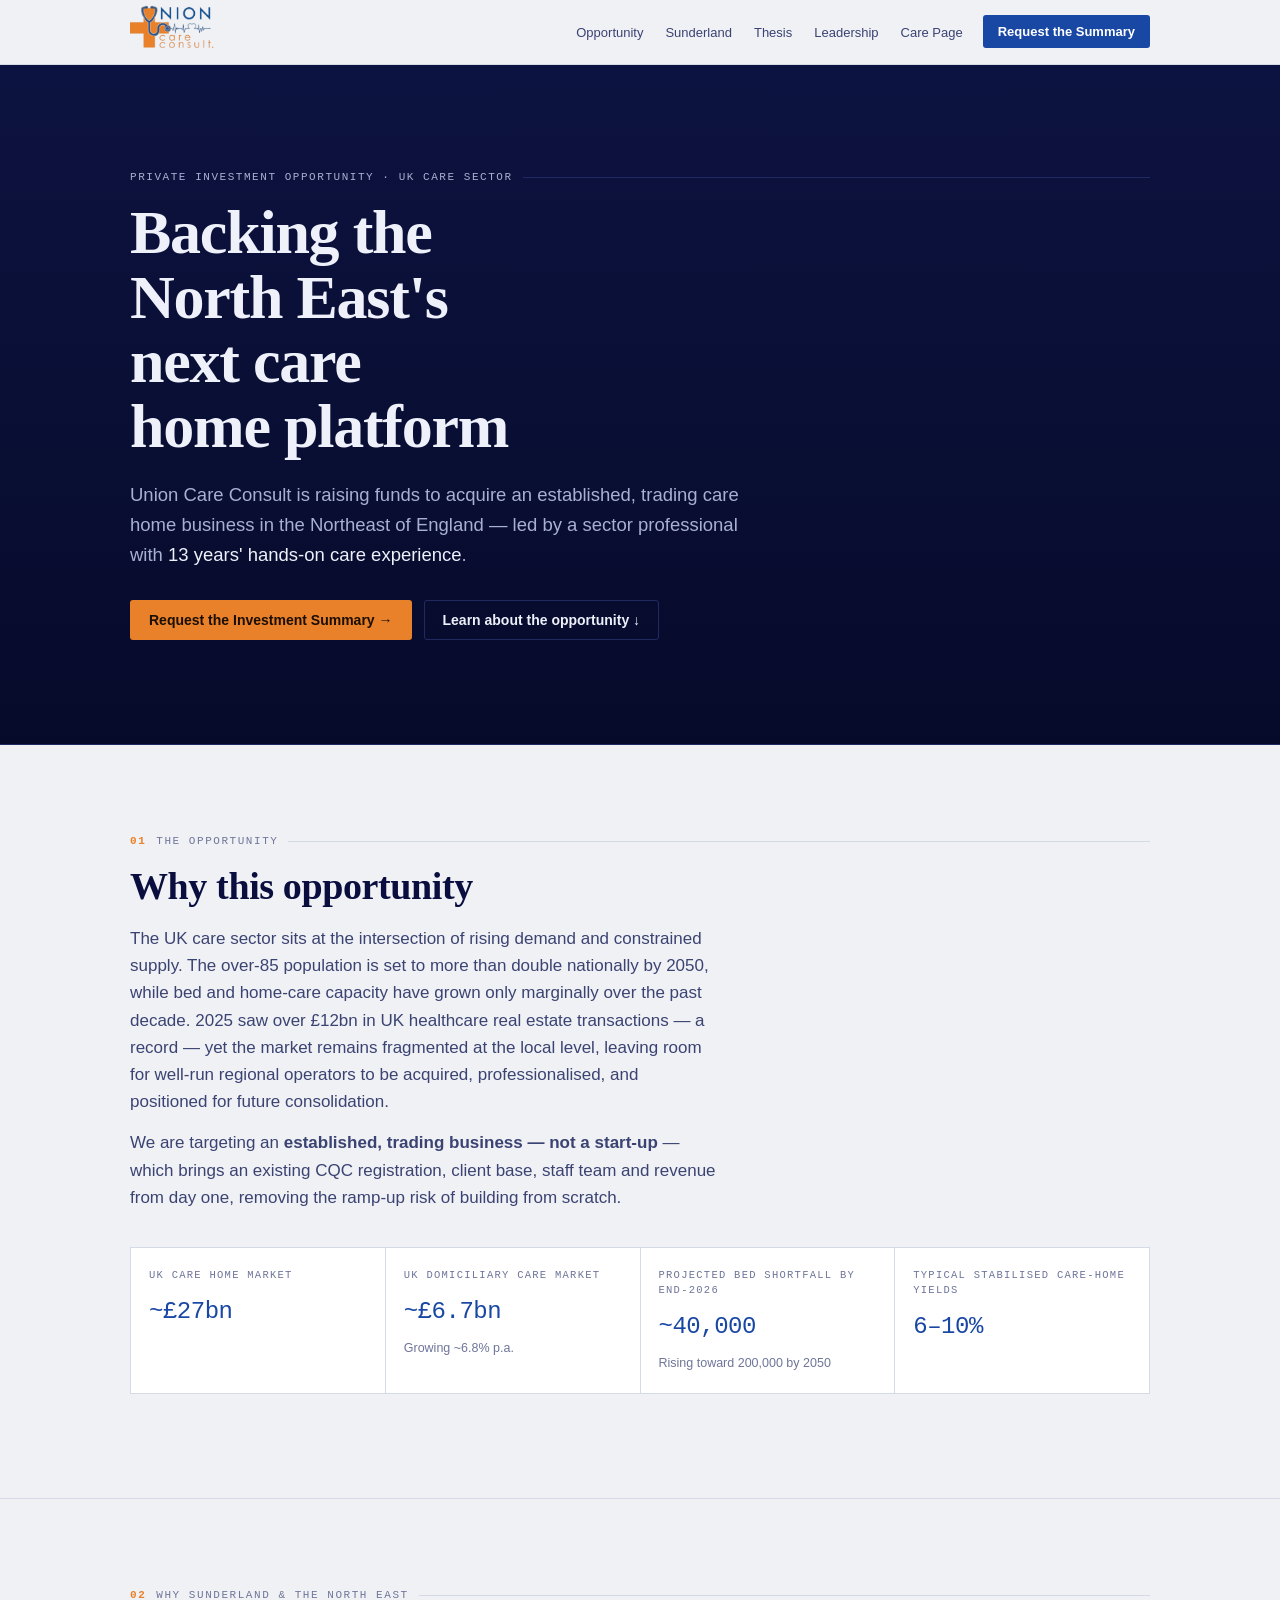
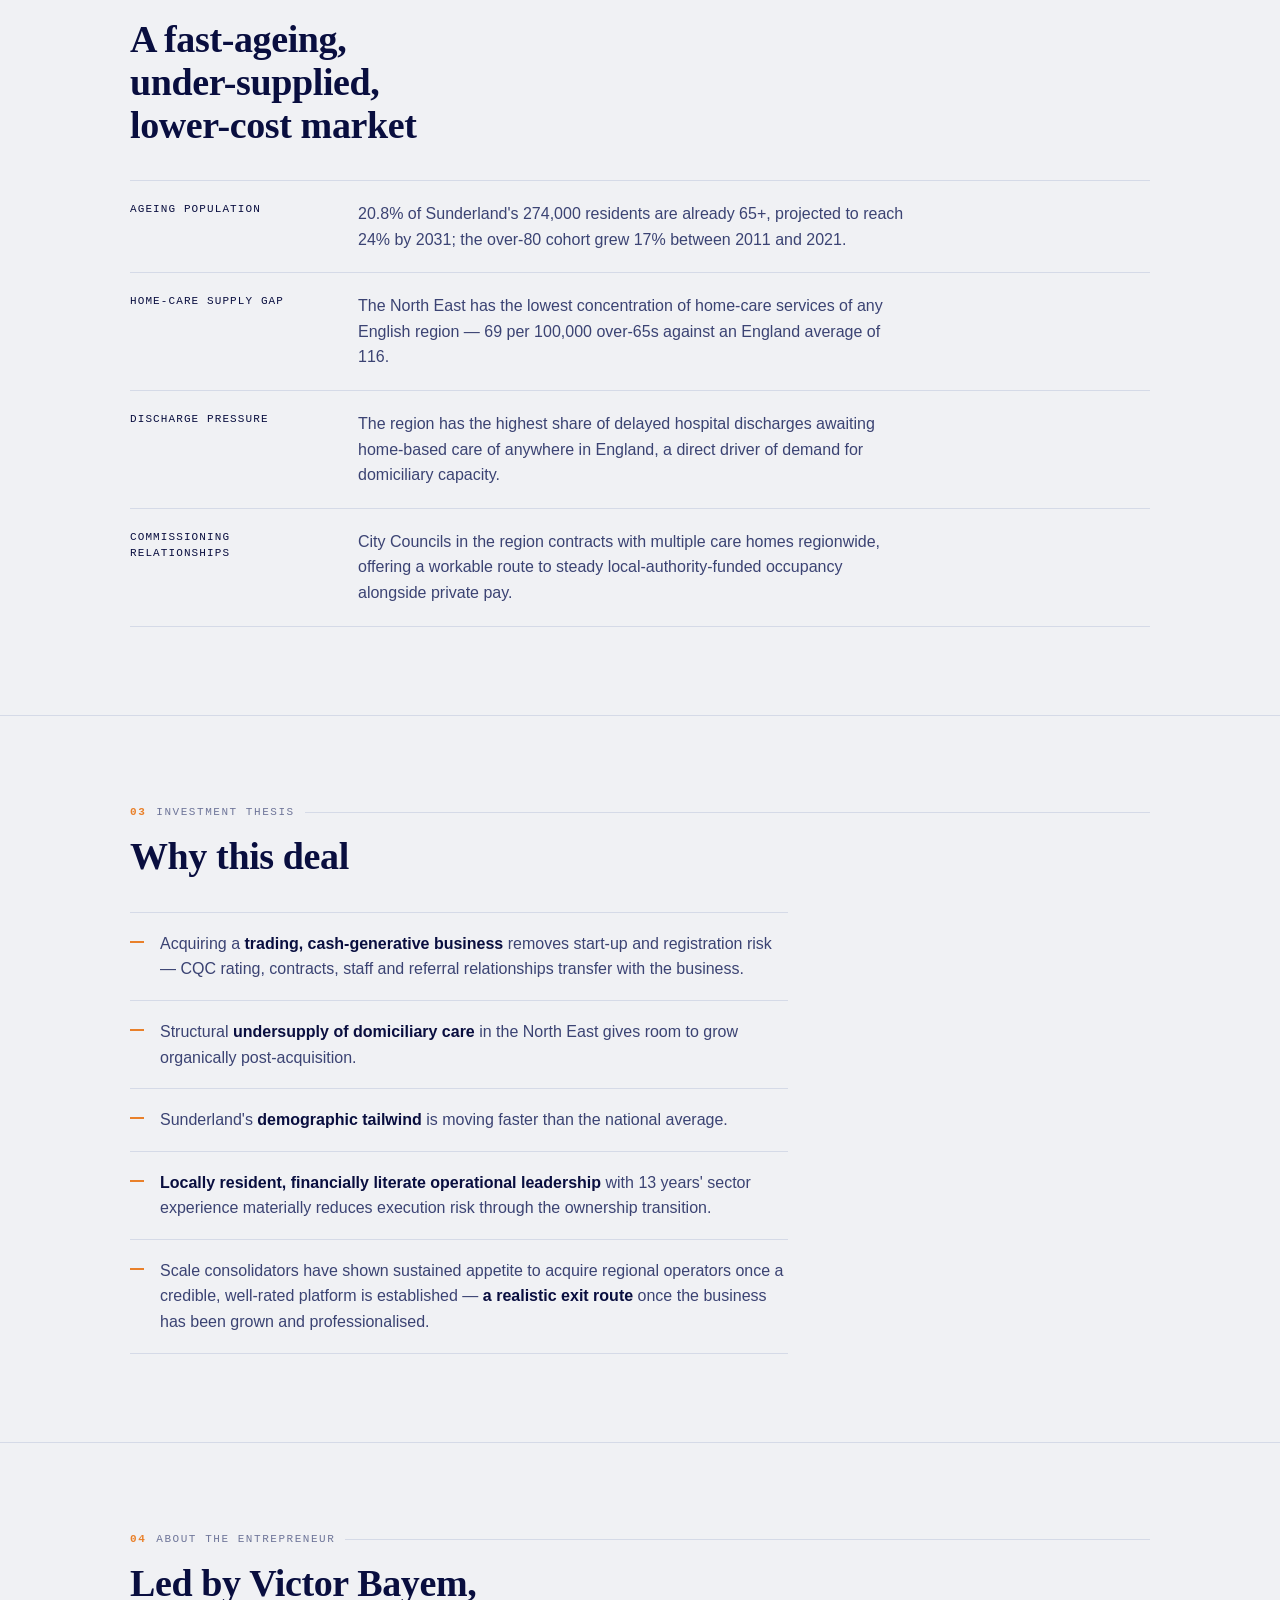
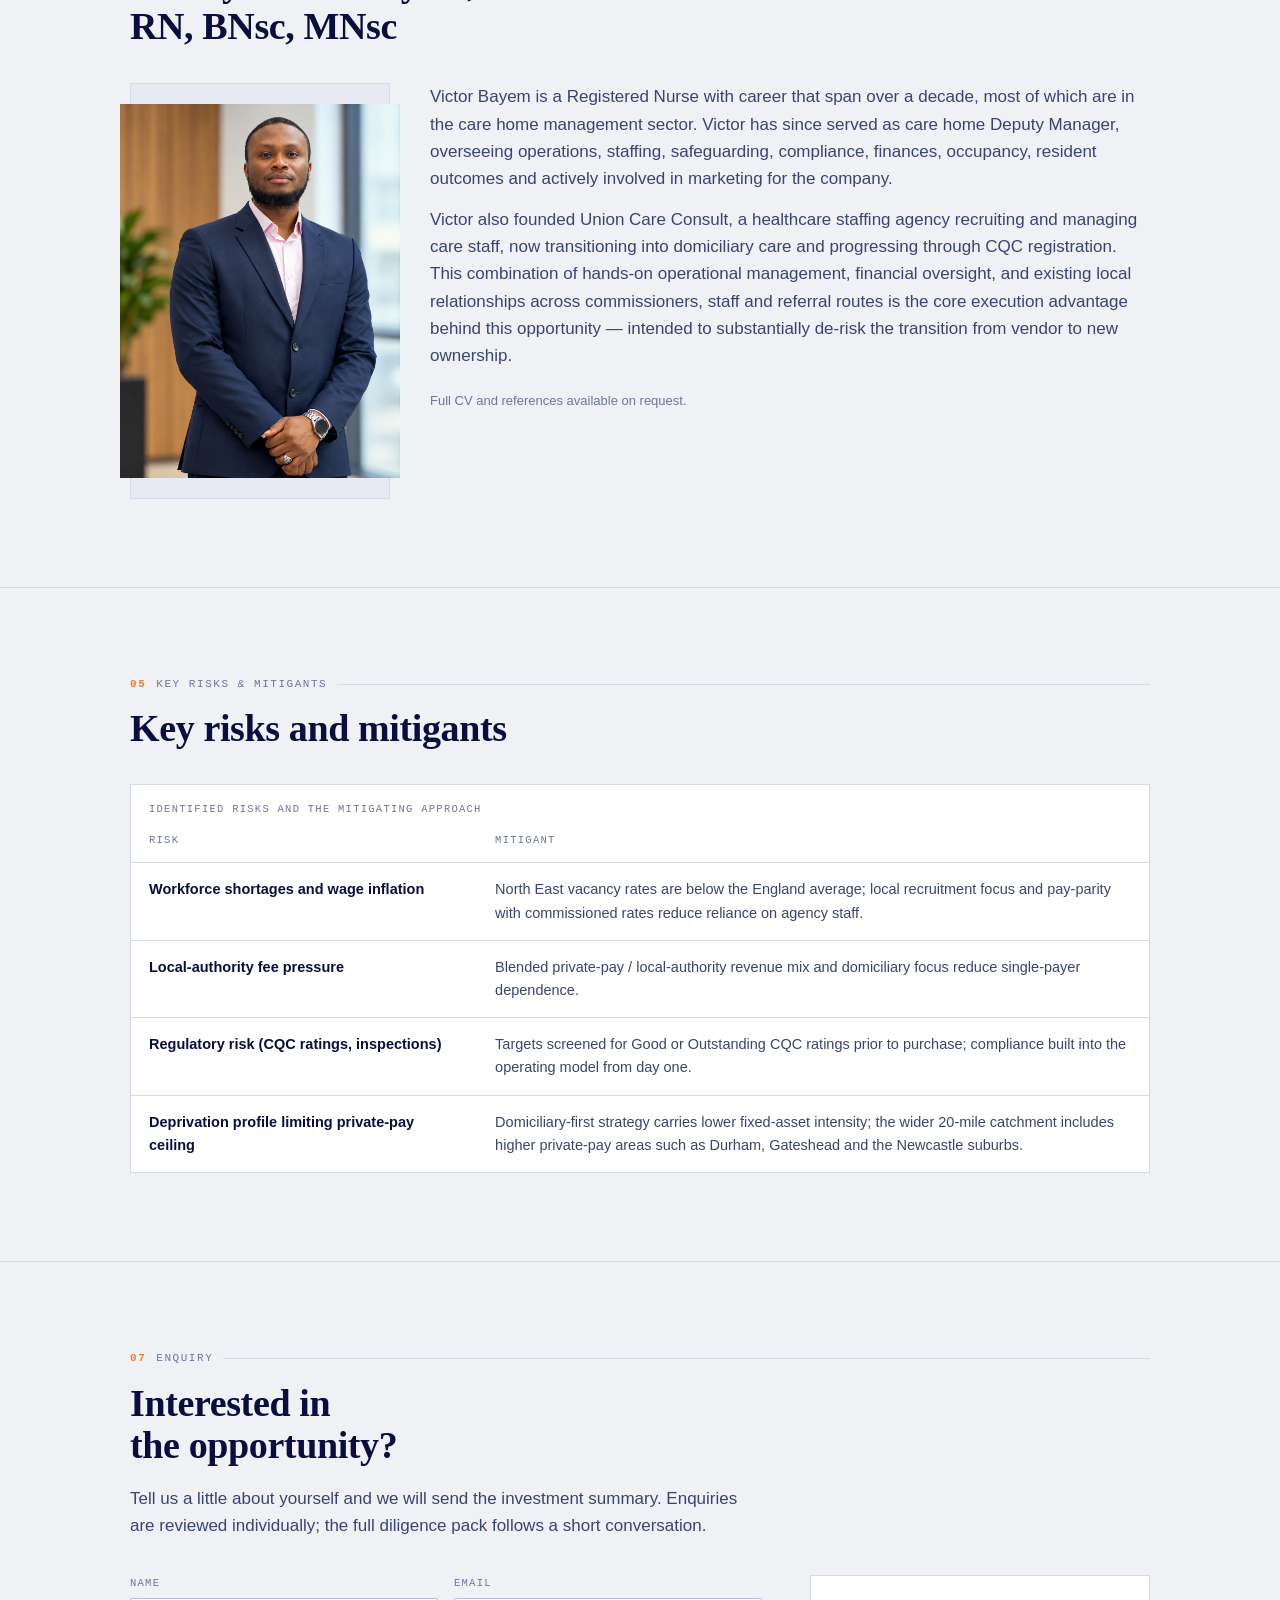
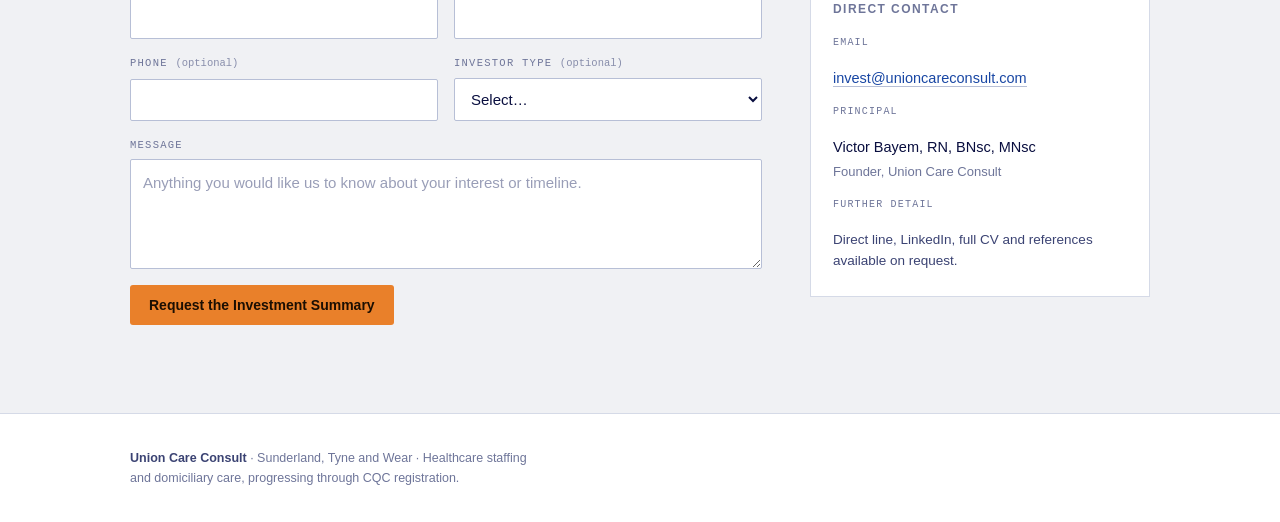
==== commit db371a97: "fx" ====
--- a/index.html
+++ b/index.html
@@ -30,7 +30,7 @@
     <div class="wrap hero-in">
       <p class="eyebrow">Private investment opportunity · UK care sector</p>
       <h1>Backing the North East's next care home platform</h1>
-      <p class="lede">Union Care Consult is raising funds to acquire an established, trading care home or domiciliary care business in Sunderland and the surrounding 20-mile catchment — led by a sector professional with <strong>13 years' hands-on care experience</strong>.</p>
+      <p class="lede">Union Care Consult is raising funds to acquire an established, trading care home business in the Northeast of England — led by a sector professional with <strong>13 years' hands-on care experience</strong>.</p>
       <div class="hero-actions">
         <a class="btn btn-cta" href="#enquire">Request the Investment Summary →</a>
         <a class="btn btn-ghost" href="#opportunity">Learn about the opportunity ↓</a>
--- a/css/style.css
+++ b/css/style.css
@@ -153,7 +153,7 @@
   /* ---------- hero ---------- */
   .hero{
     background:
-      repeating-linear-gradient(to bottom, transparent 0 39px, var(--on-deep-rule) 39px 40px),
+      /* repeating-linear-gradient(to bottom, transparent 0 39px, var(--on-deep-rule) 39px 40px), */
       linear-gradient(180deg, var(--deep-2), var(--deep));
     color:var(--on-deep);
     border-bottom:1px solid var(--on-deep-rule);
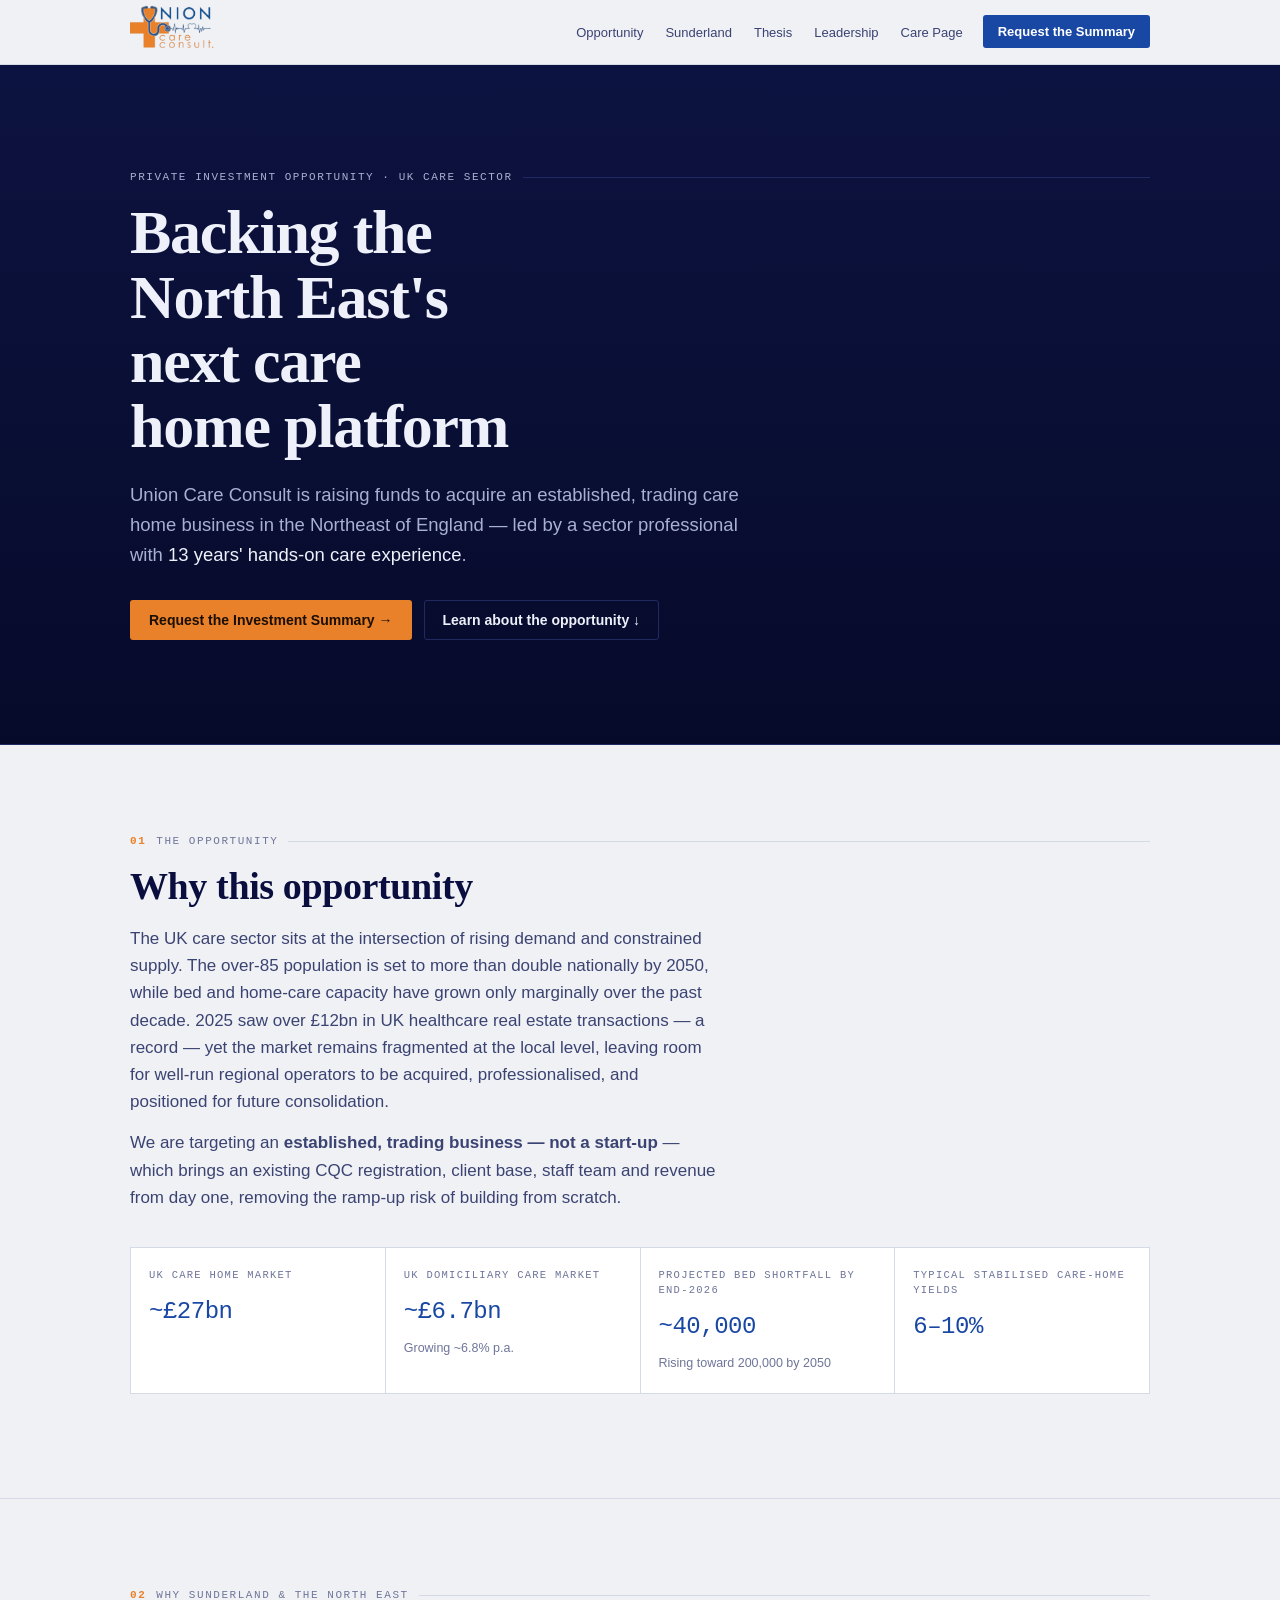
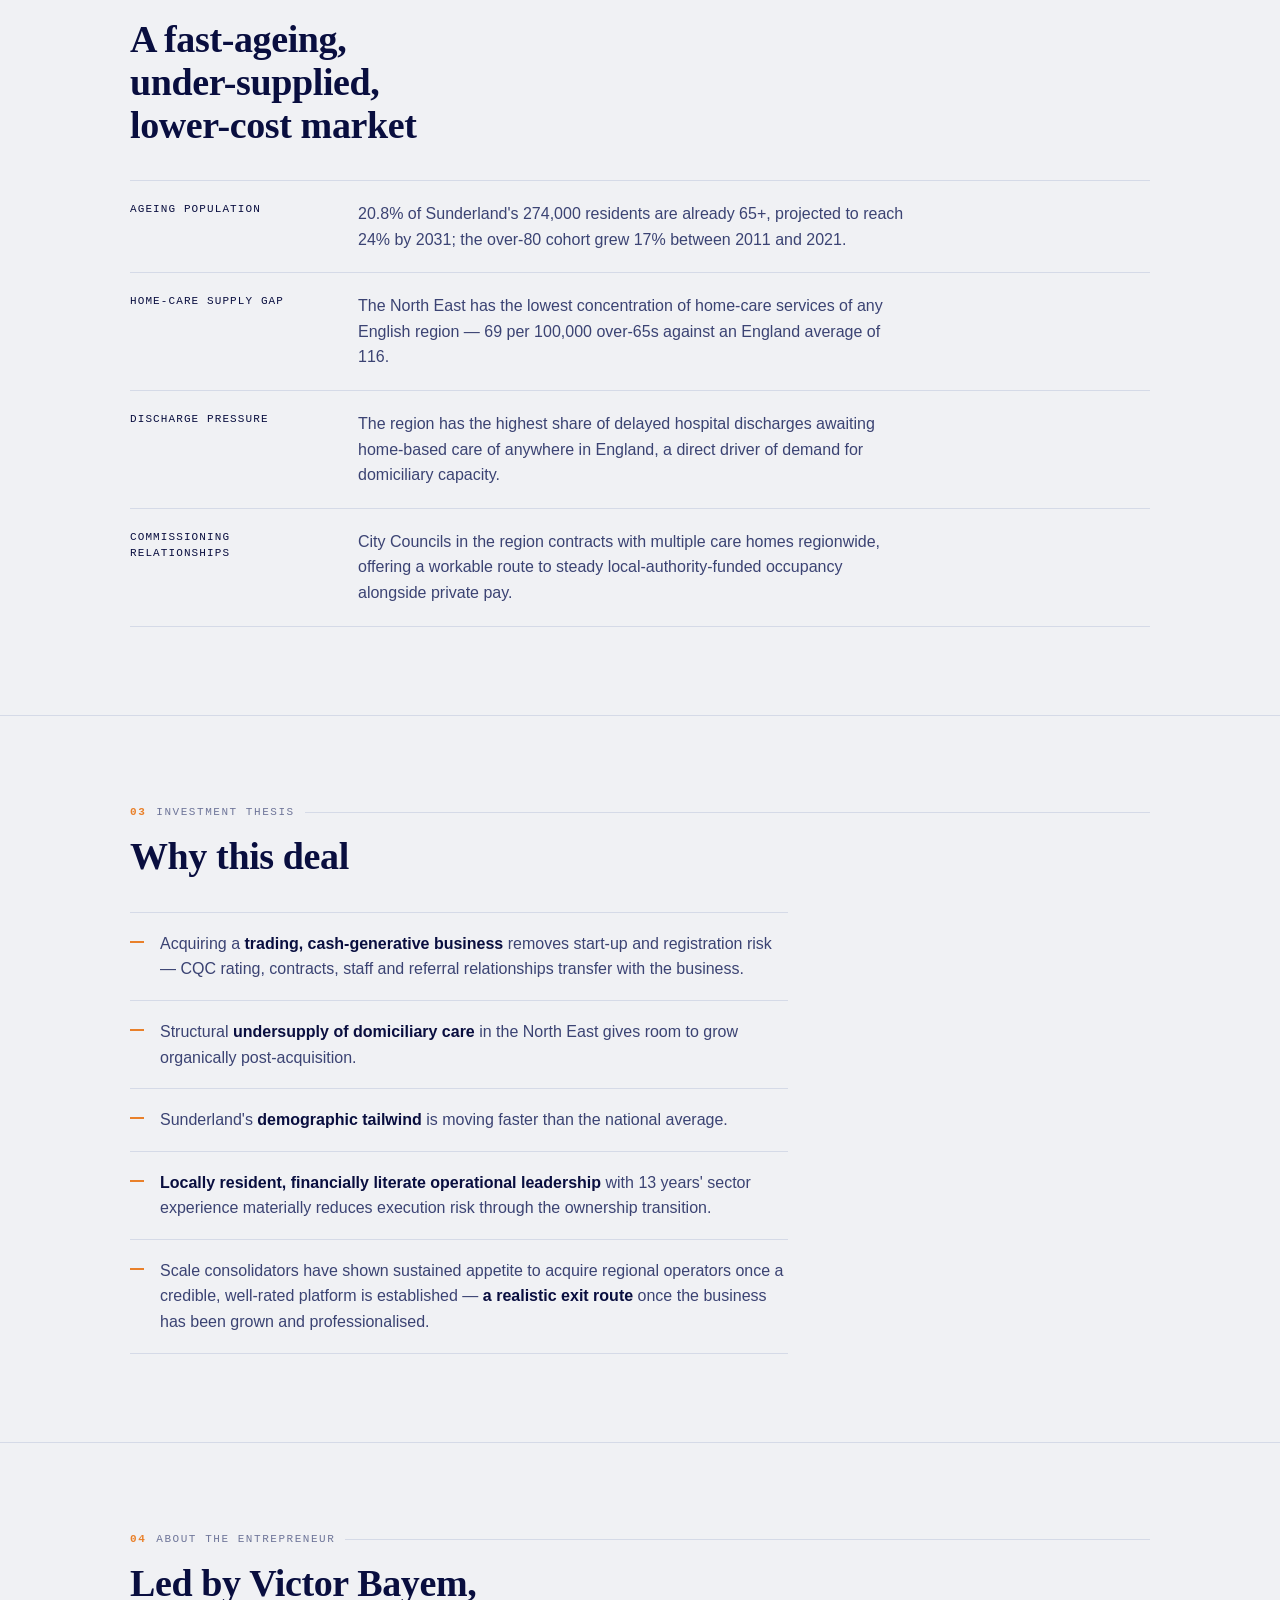
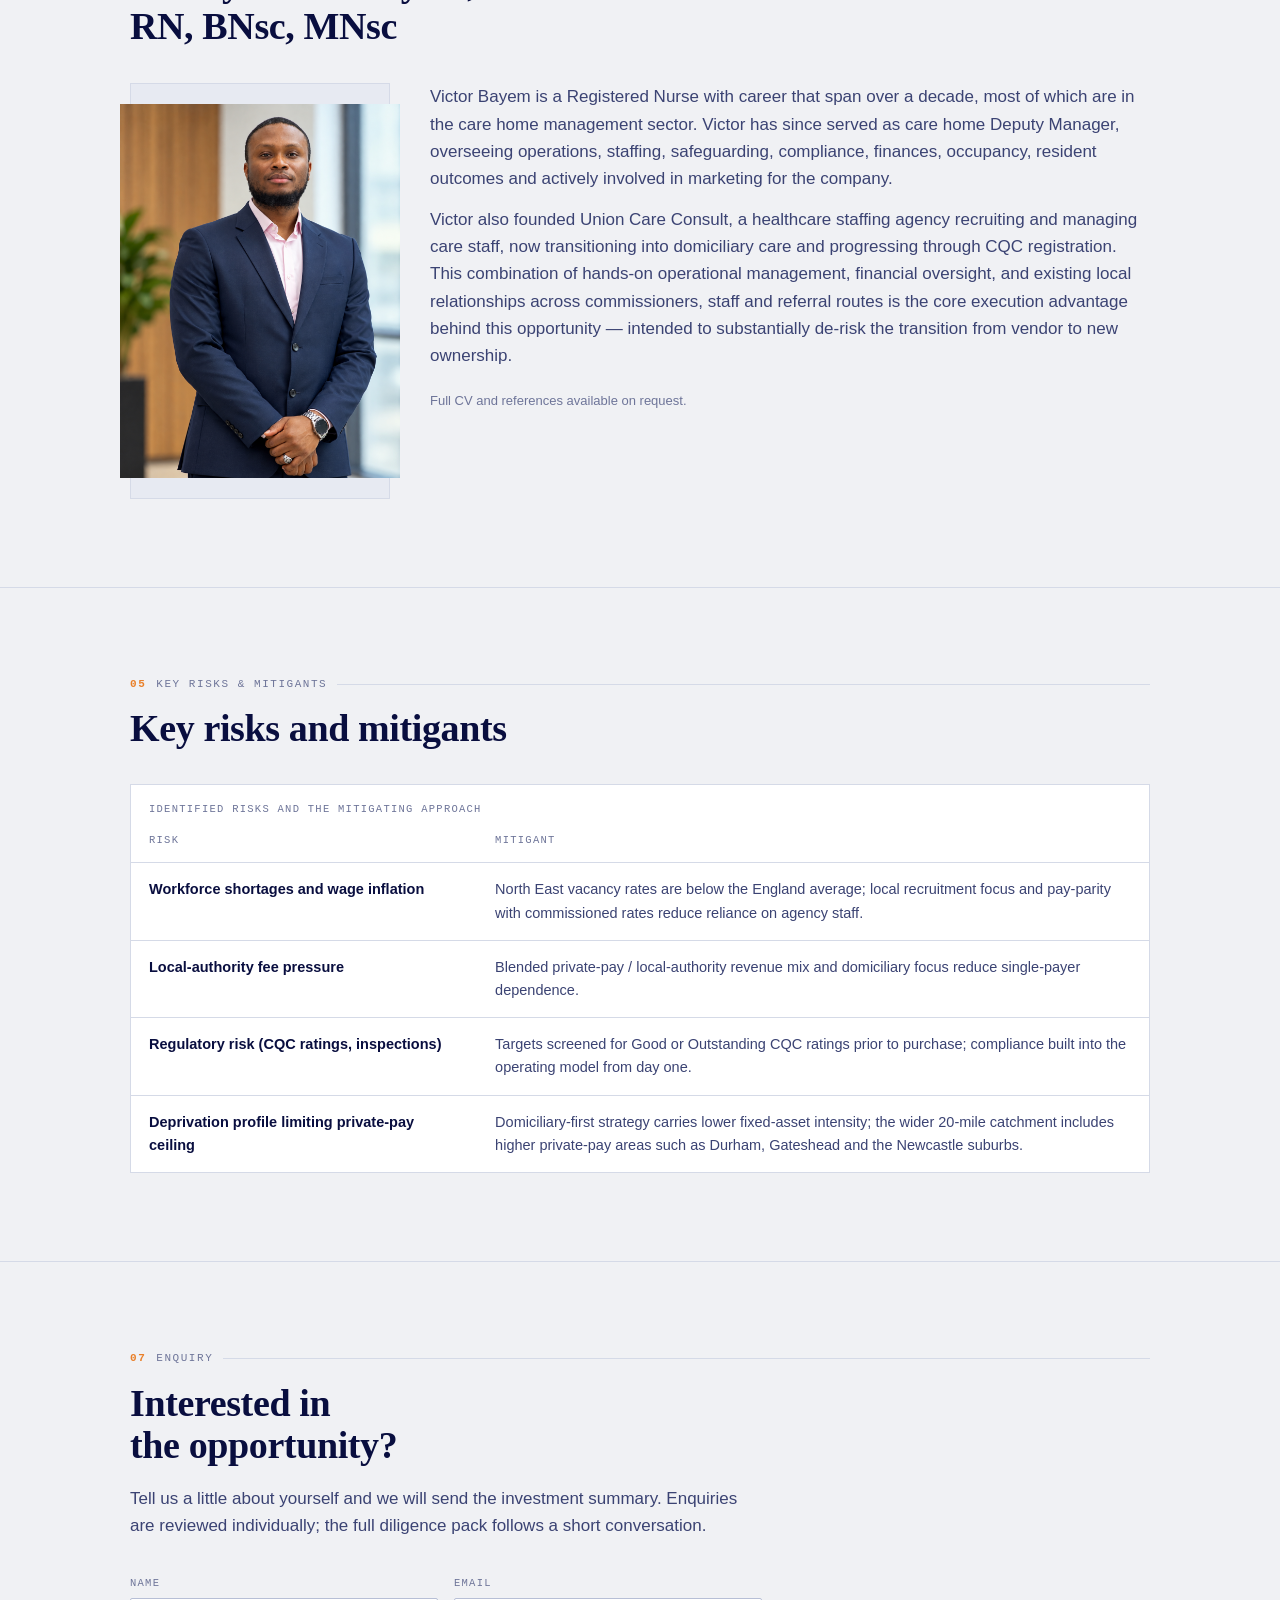
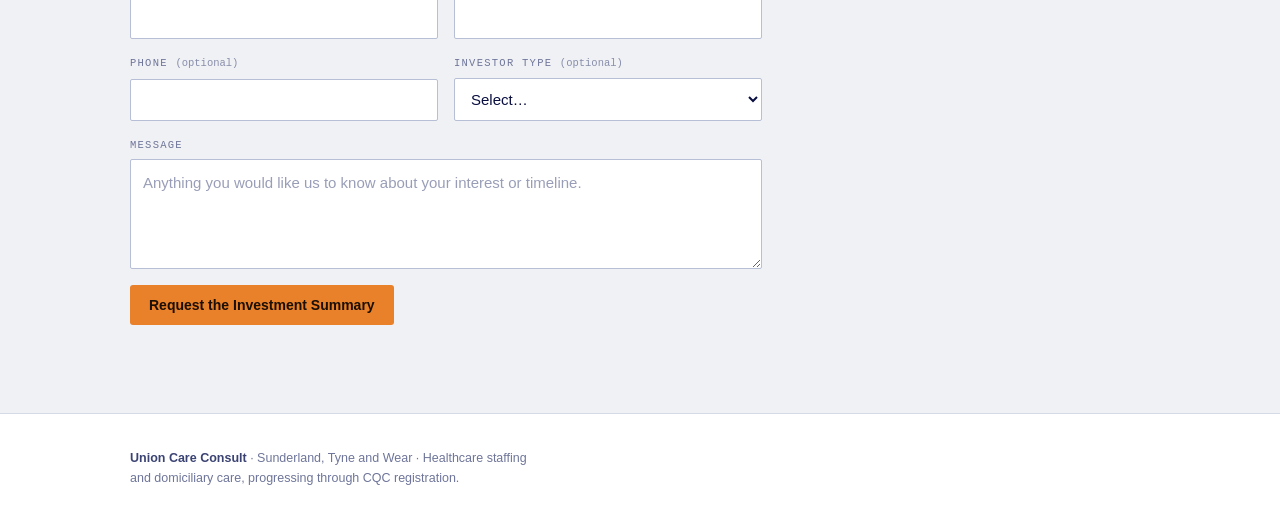
==== commit 7e0c4893: "k" ====
--- a/index.html
+++ b/index.html
@@ -73,10 +73,6 @@
           <dt>Discharge pressure</dt>
           <dd>The region has the highest share of delayed hospital discharges awaiting home-based care of anywhere in England, a direct driver of demand for domiciliary capacity.</dd>
         </div>
-        <!-- <div>
-          <dt>Lower entry cost base</dt>
-          <dd>Average self-funder weekly fees are the lowest in England (~£1,095 residential / ~£1,098 nursing, against £1,300–£1,580 in the South East and London) — paired with correspondingly lower property, staffing and acquisition costs.</dd>
-        </div> -->
         <div>
           <dt>Commissioning relationships</dt>
           <dd>City Councils in the region contracts with multiple care homes regionwide, offering a workable route to steady local-authority-funded occupancy alongside private pay.</dd>
@@ -153,13 +149,11 @@
     </div>
   </section>
 
-
   <section class="section" id="enquire">
     <div class="wrap">
       <p class="eyebrow"><span class="num">07</span> Enquiry</p>
       <h2>Interested in the opportunity?</h2>
       <p class="lede prose">Tell us a little about yourself and we will send the investment summary. Enquiries are reviewed individually; the full diligence pack follows a short conversation.</p>
-
       <div class="enquiry">
         <div>
           <form id="enquiry-form" novalidate>
@@ -206,17 +200,7 @@
           </div>
         </div>
 
-        <aside class="contact-card">
-          <h3>Direct contact</h3>
-          <dl>
-            <dt>Email</dt>
-            <dd><a id="contact-email" href="mailto:invest@unioncareconsult.com">care@unioncareconsult.com</a></dd>
-            <dt>Principal</dt>
-            <dd>Victor Bayem, RN, BNsc, MNsc<br><span style="color:var(--ink-3);font-size:13px">Founder, Union Care Consult</span></dd>
-            <dt>Further detail</dt>
-            <dd style="font-size:13.5px;color:var(--ink-2)">Direct line, LinkedIn, full CV and references available on request.</dd>
-          </dl>
-        </aside>
+
       </div>
     </div>
   </section>
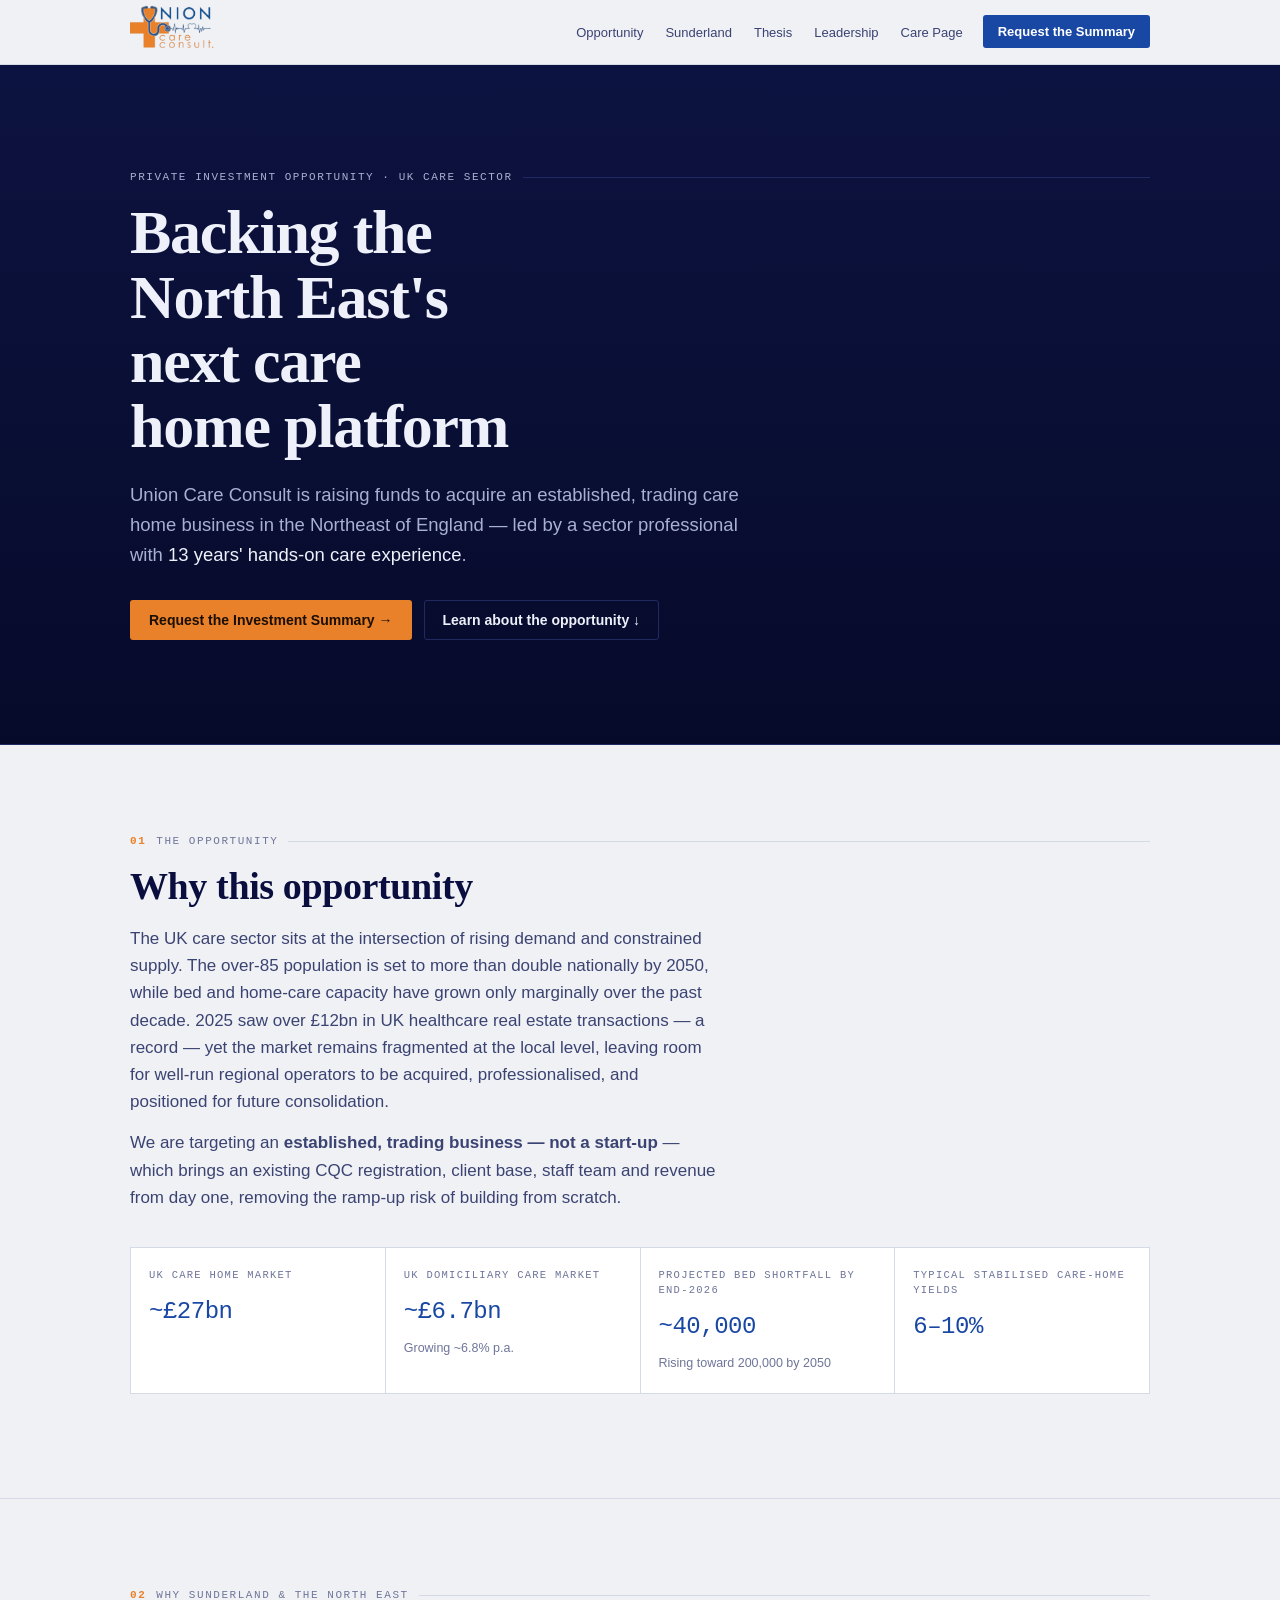
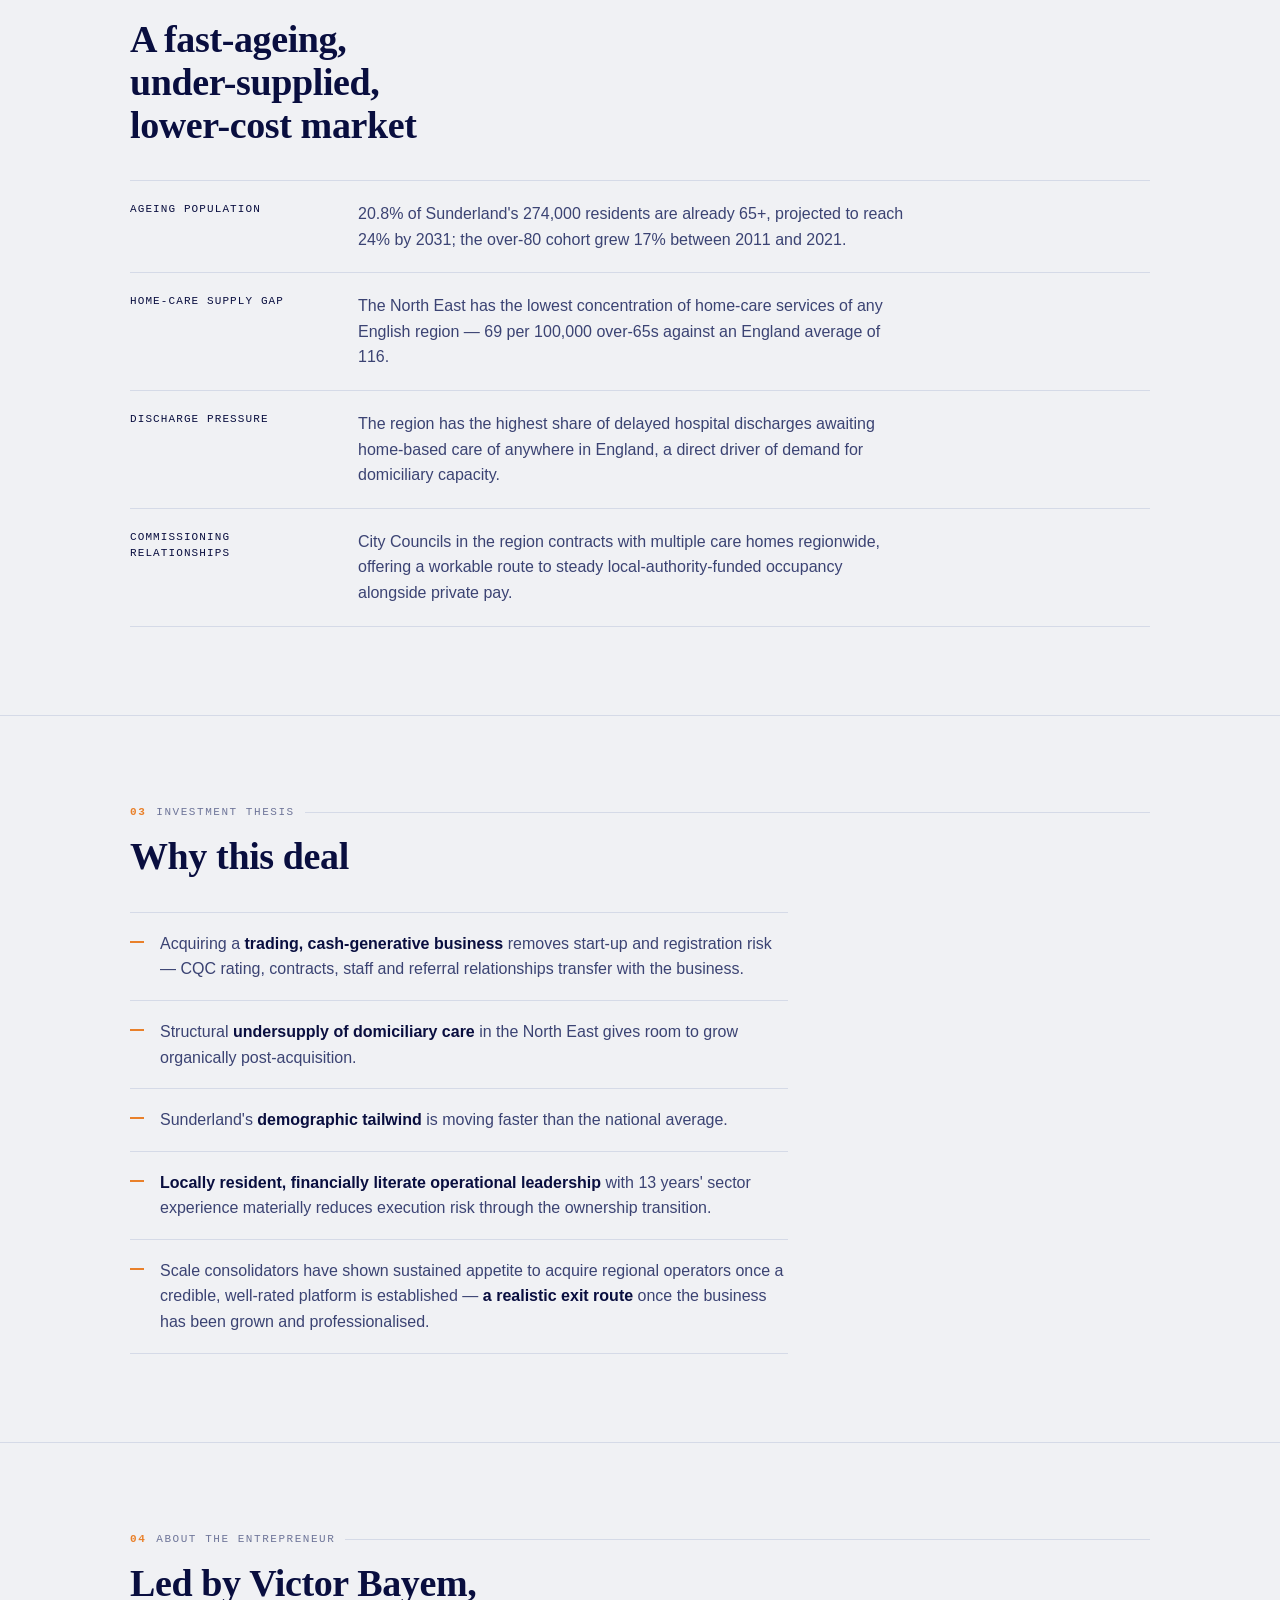
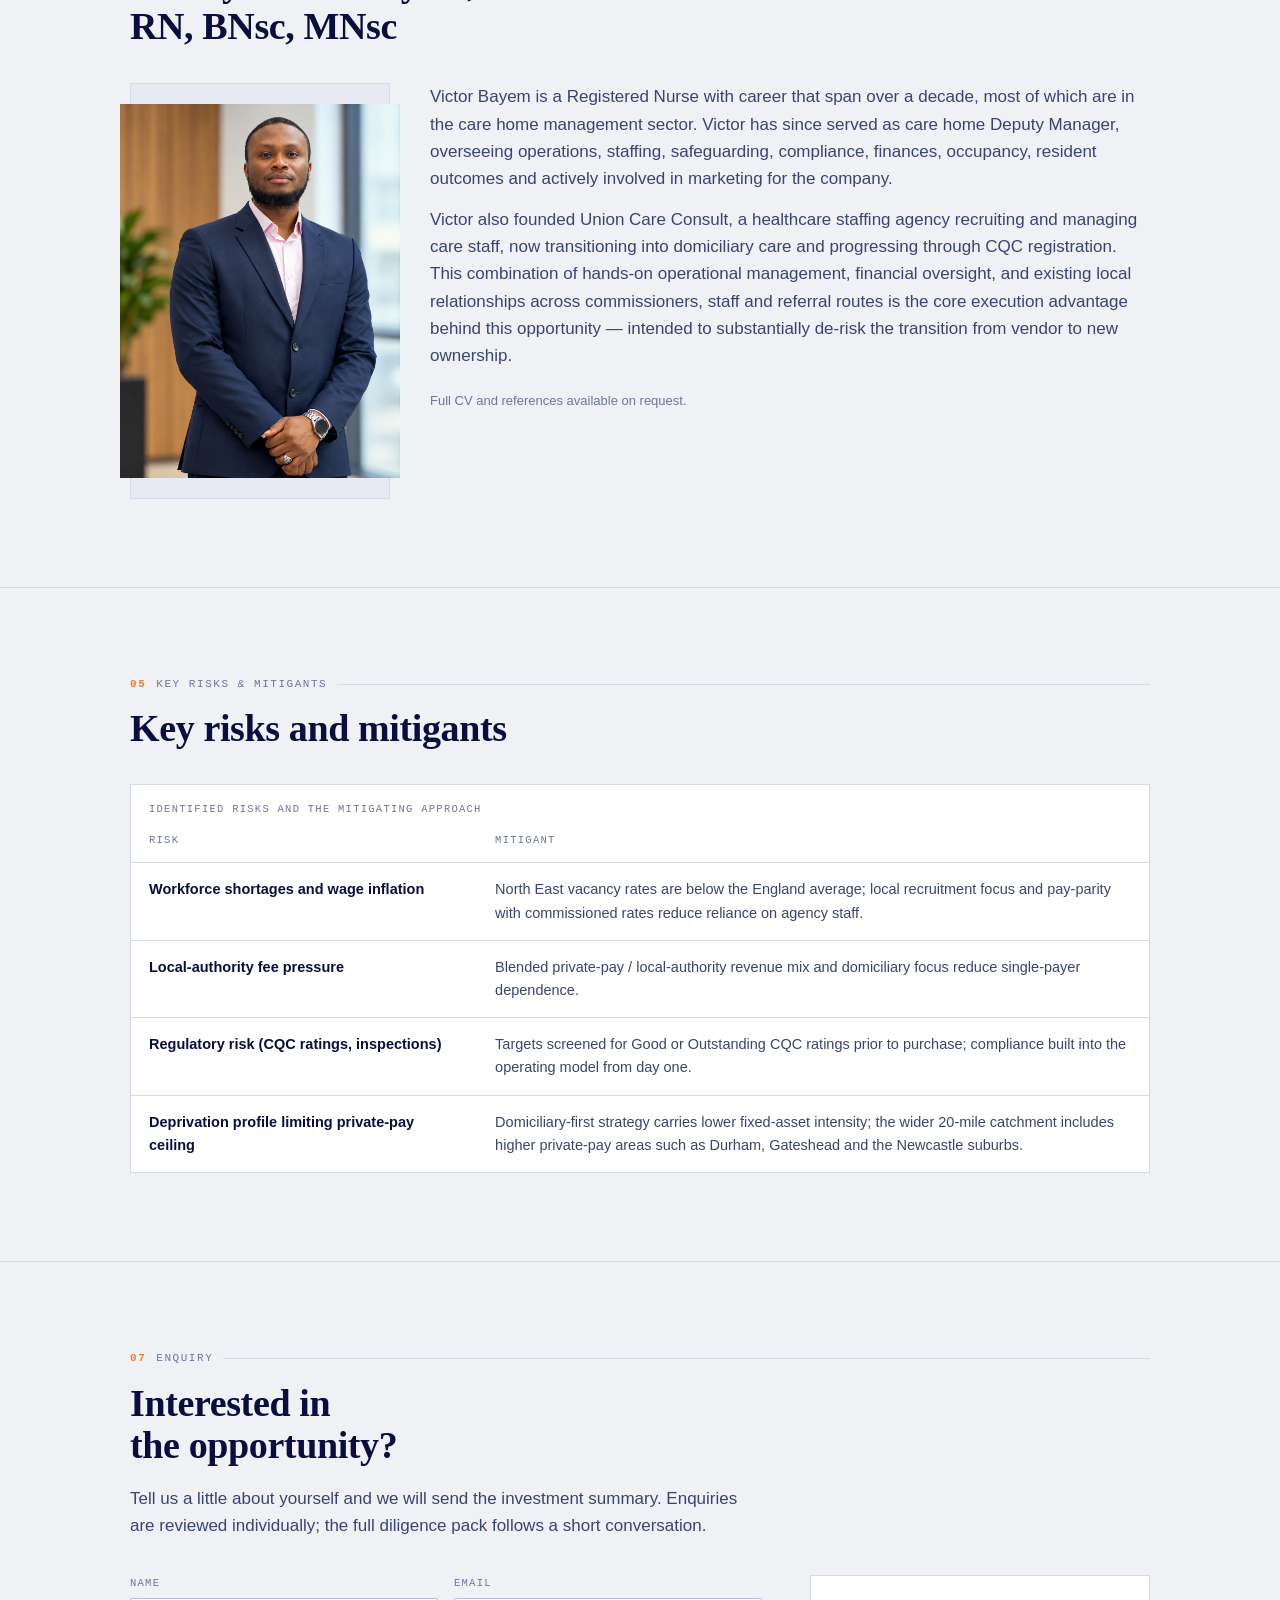
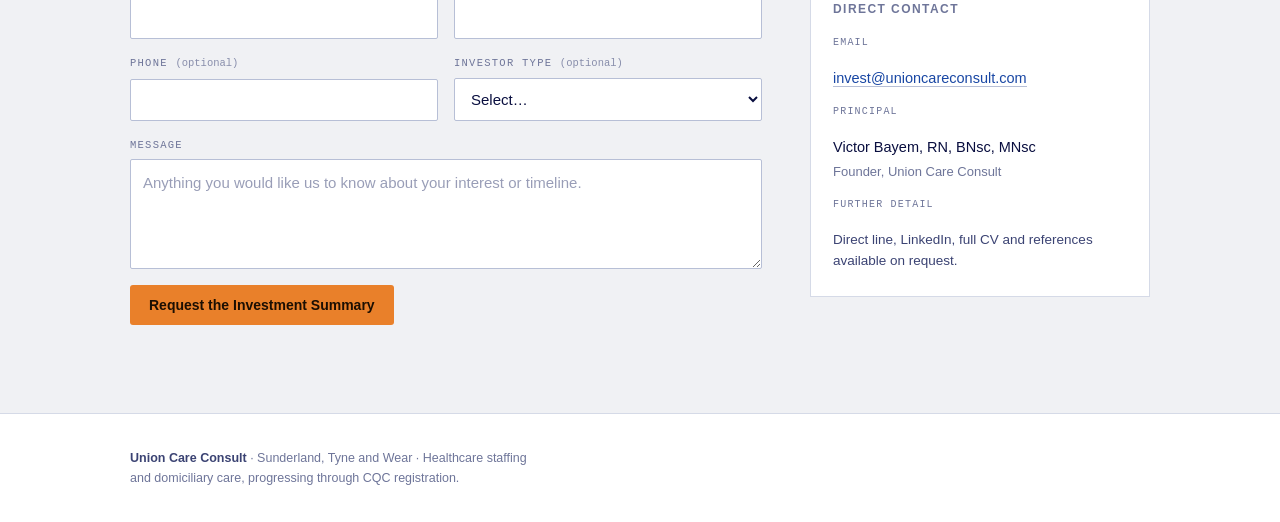
==== commit 977846f7: "bn" ====
--- a/index.html
+++ b/index.html
@@ -200,7 +200,17 @@
           </div>
         </div>
 
-
+        <aside class="contact-card">
+          <h3>Direct contact</h3>
+          <dl>
+            <dt>Email</dt>
+            <dd><a id="contact-email" href="mailto:care@unioncareconsult.com">care@unioncareconsult.com</a></dd>
+            <dt>Principal</dt>
+            <dd>Victor Bayem, RN, BNsc, MNsc<br><span style="color:var(--ink-3);font-size:13px">Founder, Union Care Consult</span></dd>
+            <dt>Further detail</dt>
+            <dd style="font-size:13.5px;color:var(--ink-2)">Direct line, LinkedIn, full CV and references available on request.</dd>
+          </dl>
+        </aside>
       </div>
     </div>
   </section>
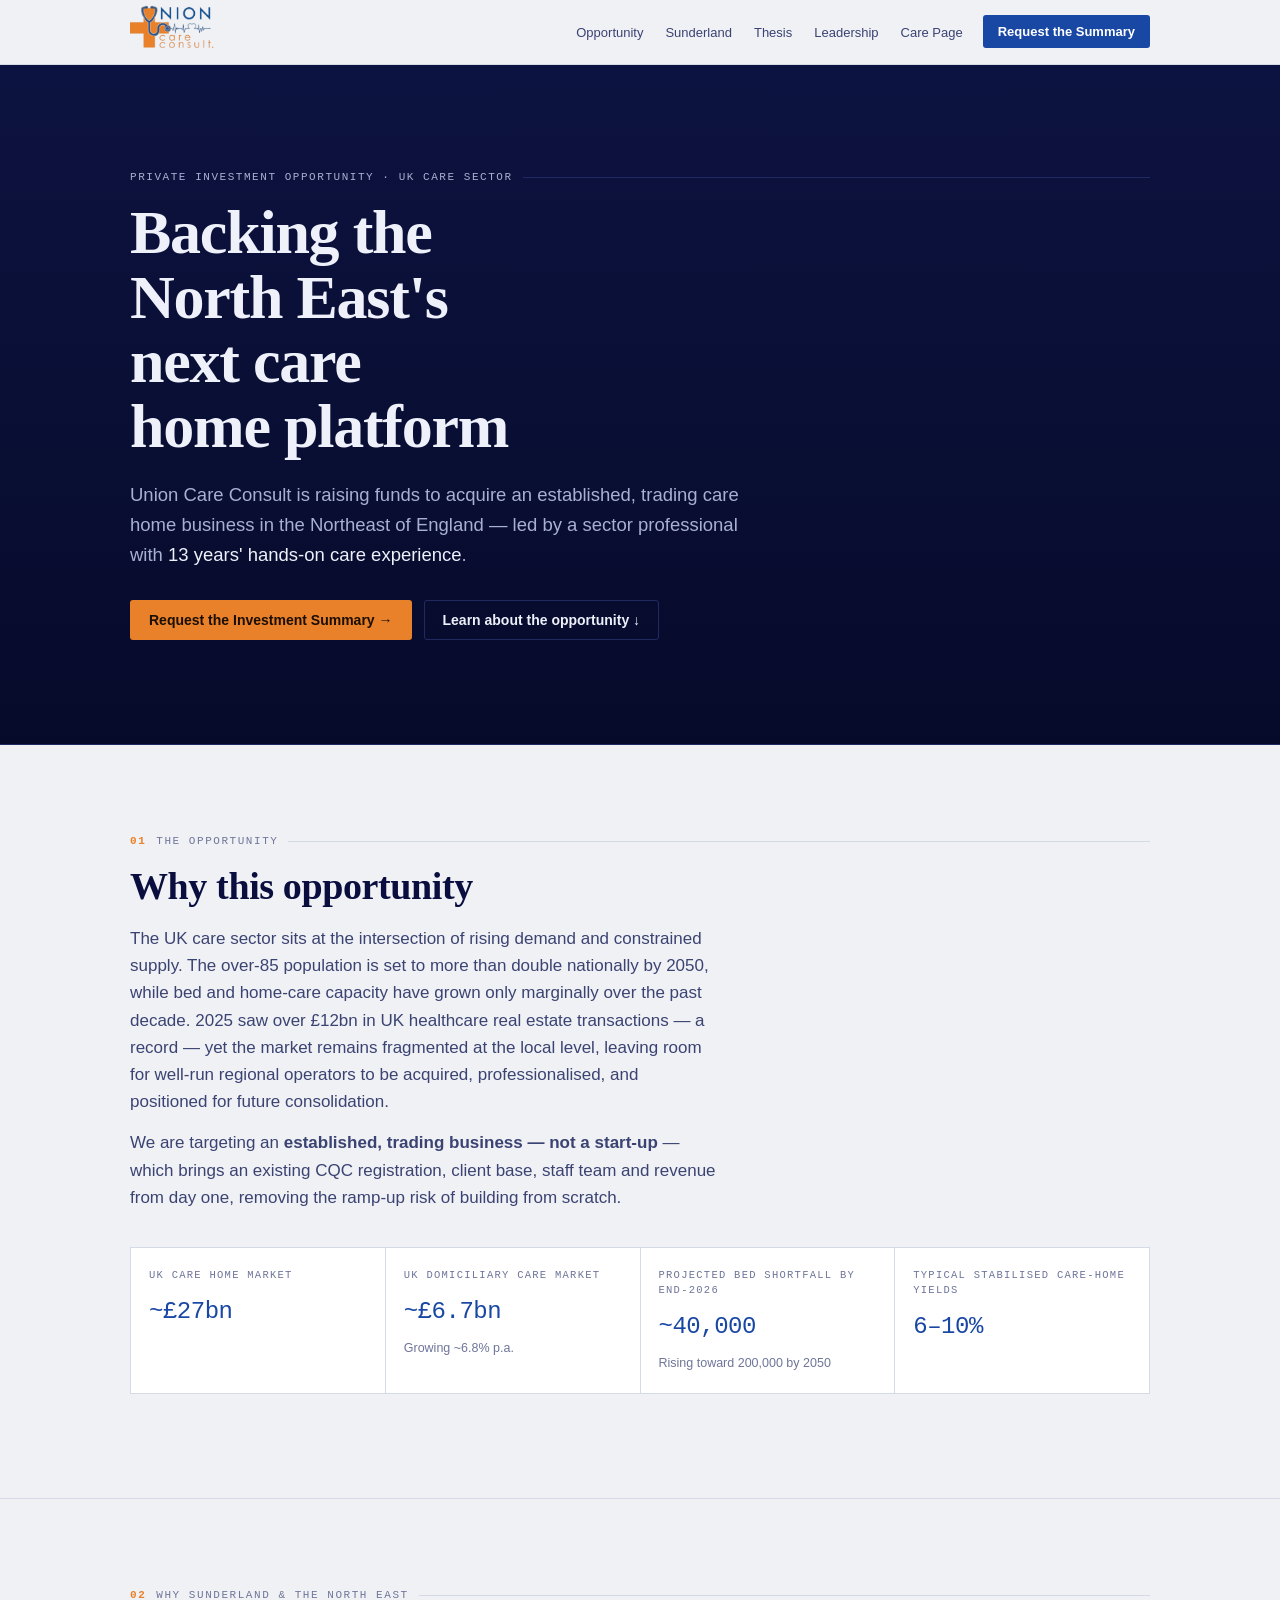
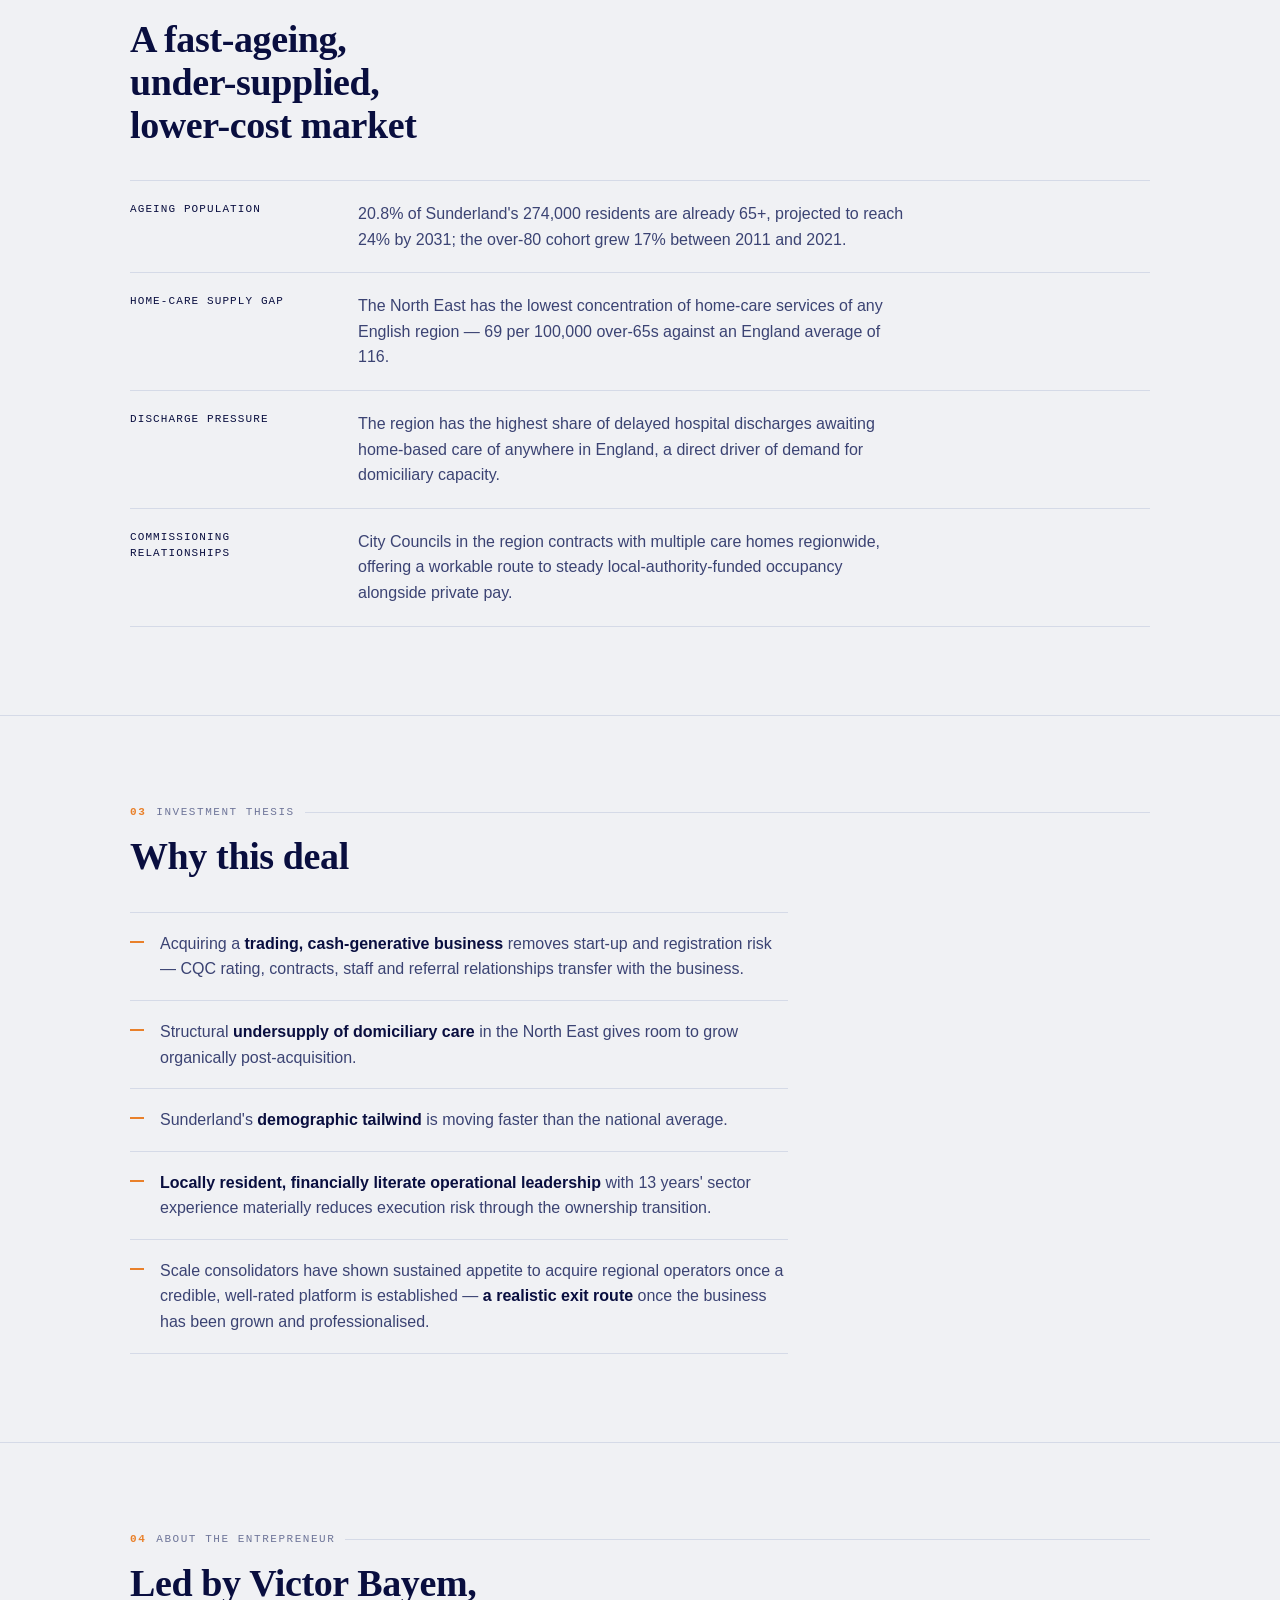
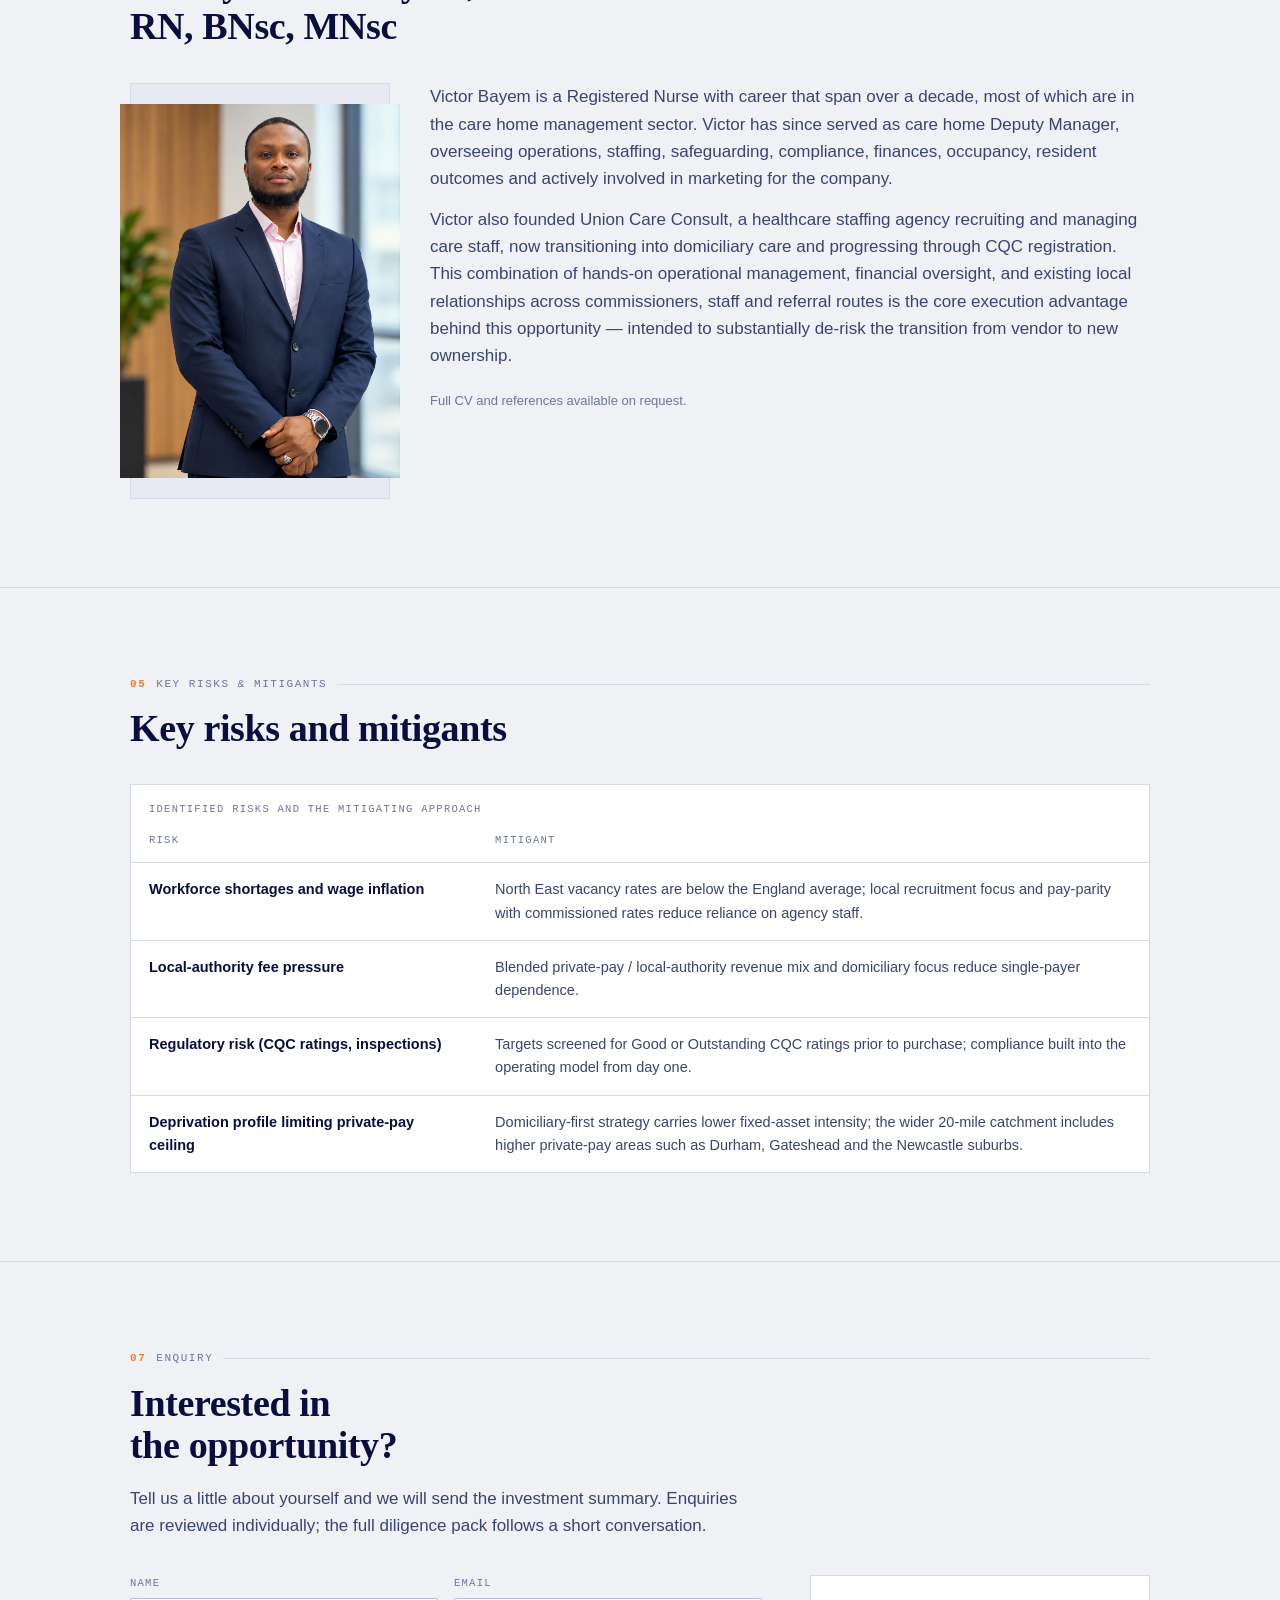
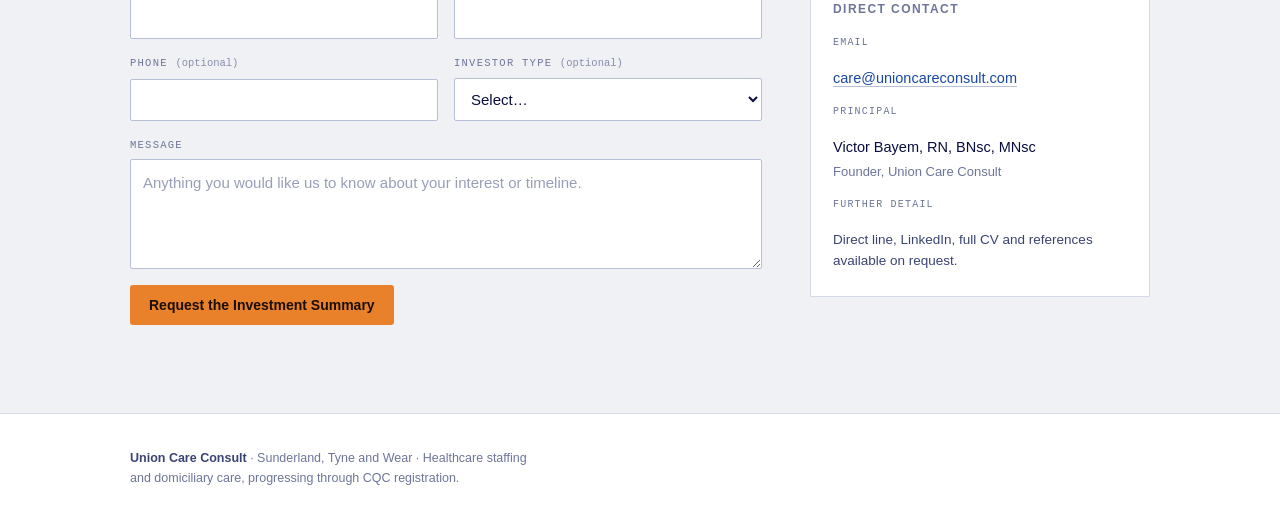
==== commit f0c646f3: "ft" ====
--- a/index.html
+++ b/index.html
@@ -224,7 +224,7 @@
 
 <script>
   (function () {
-    var ENQUIRY_EMAIL = "invest@unioncareconsult.com"; /* REPLACE with Victor's preferred enquiry address */
+    var ENQUIRY_EMAIL = "care@unioncareconsult.com"; /* REPLACE with Victor's preferred enquiry address */
 
     var form = document.getElementById("enquiry-form");
     var confirmPanel = document.getElementById("enquiry-confirm");
